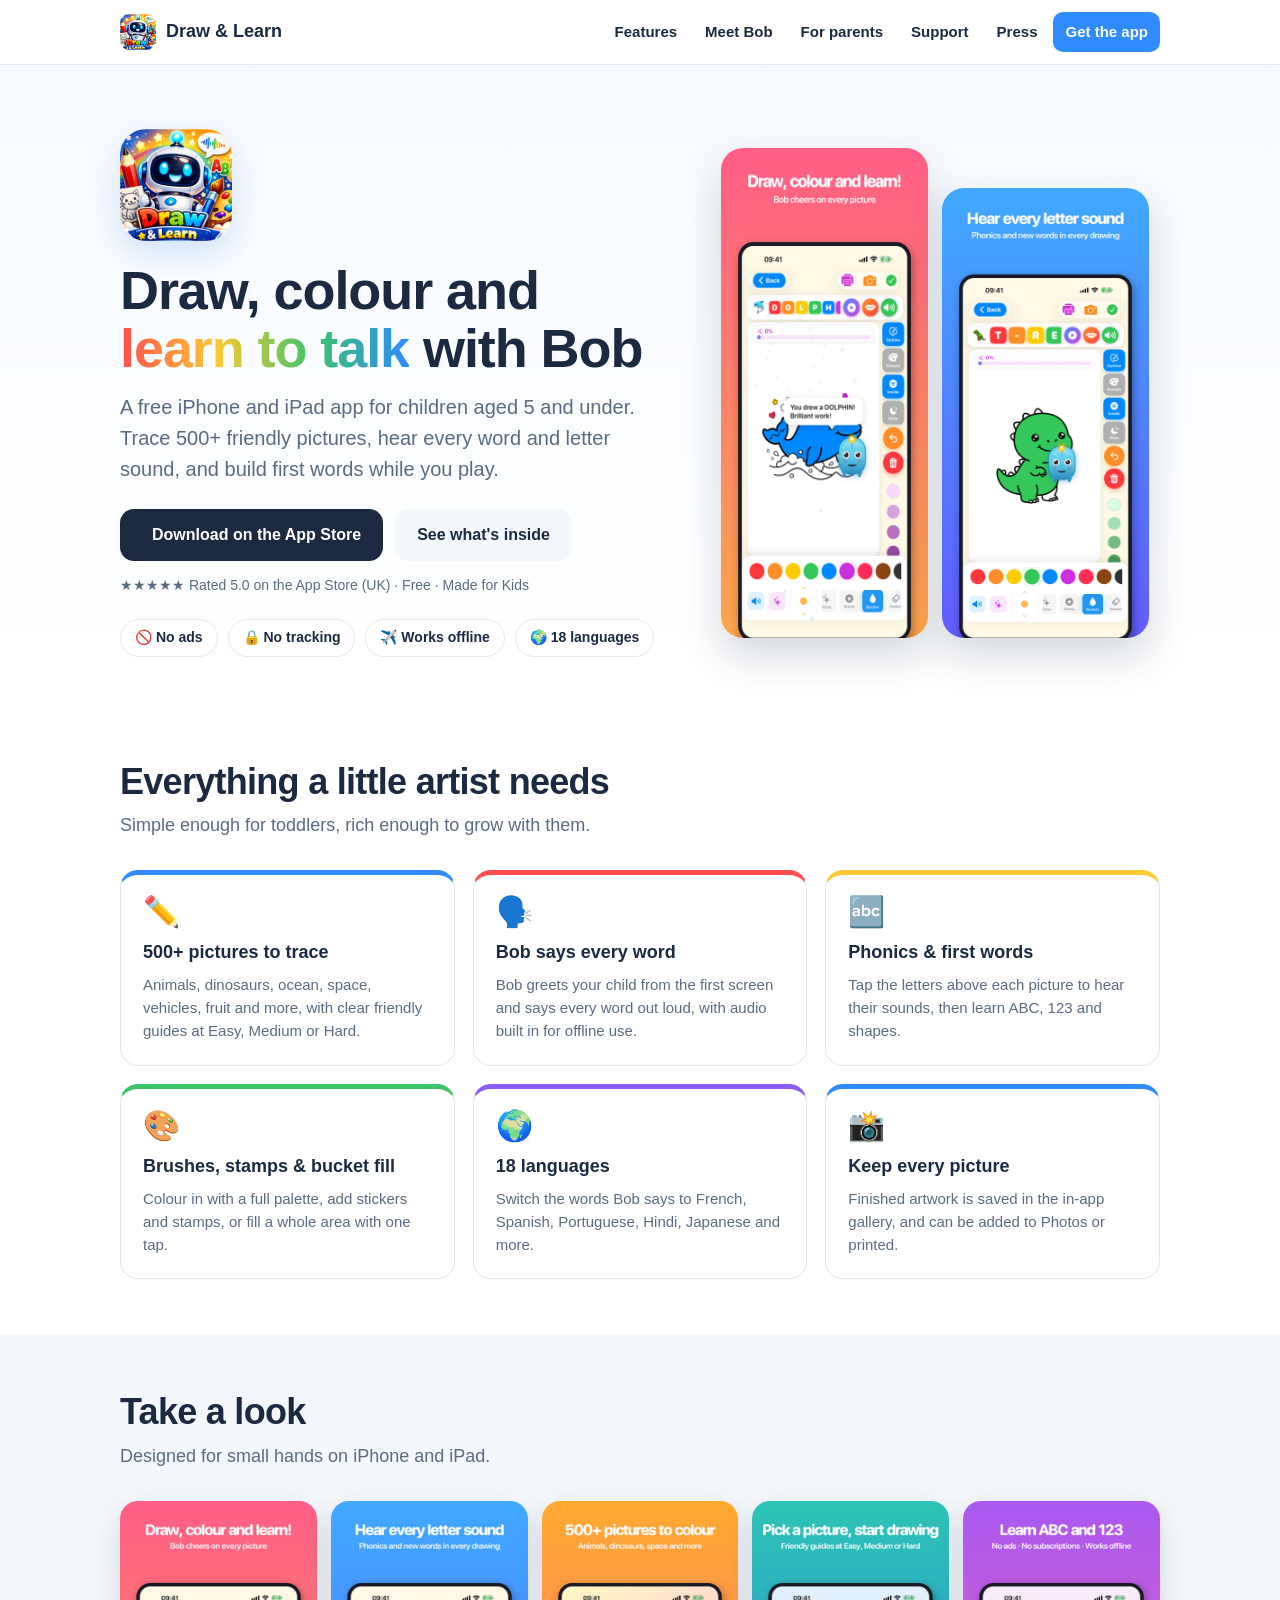
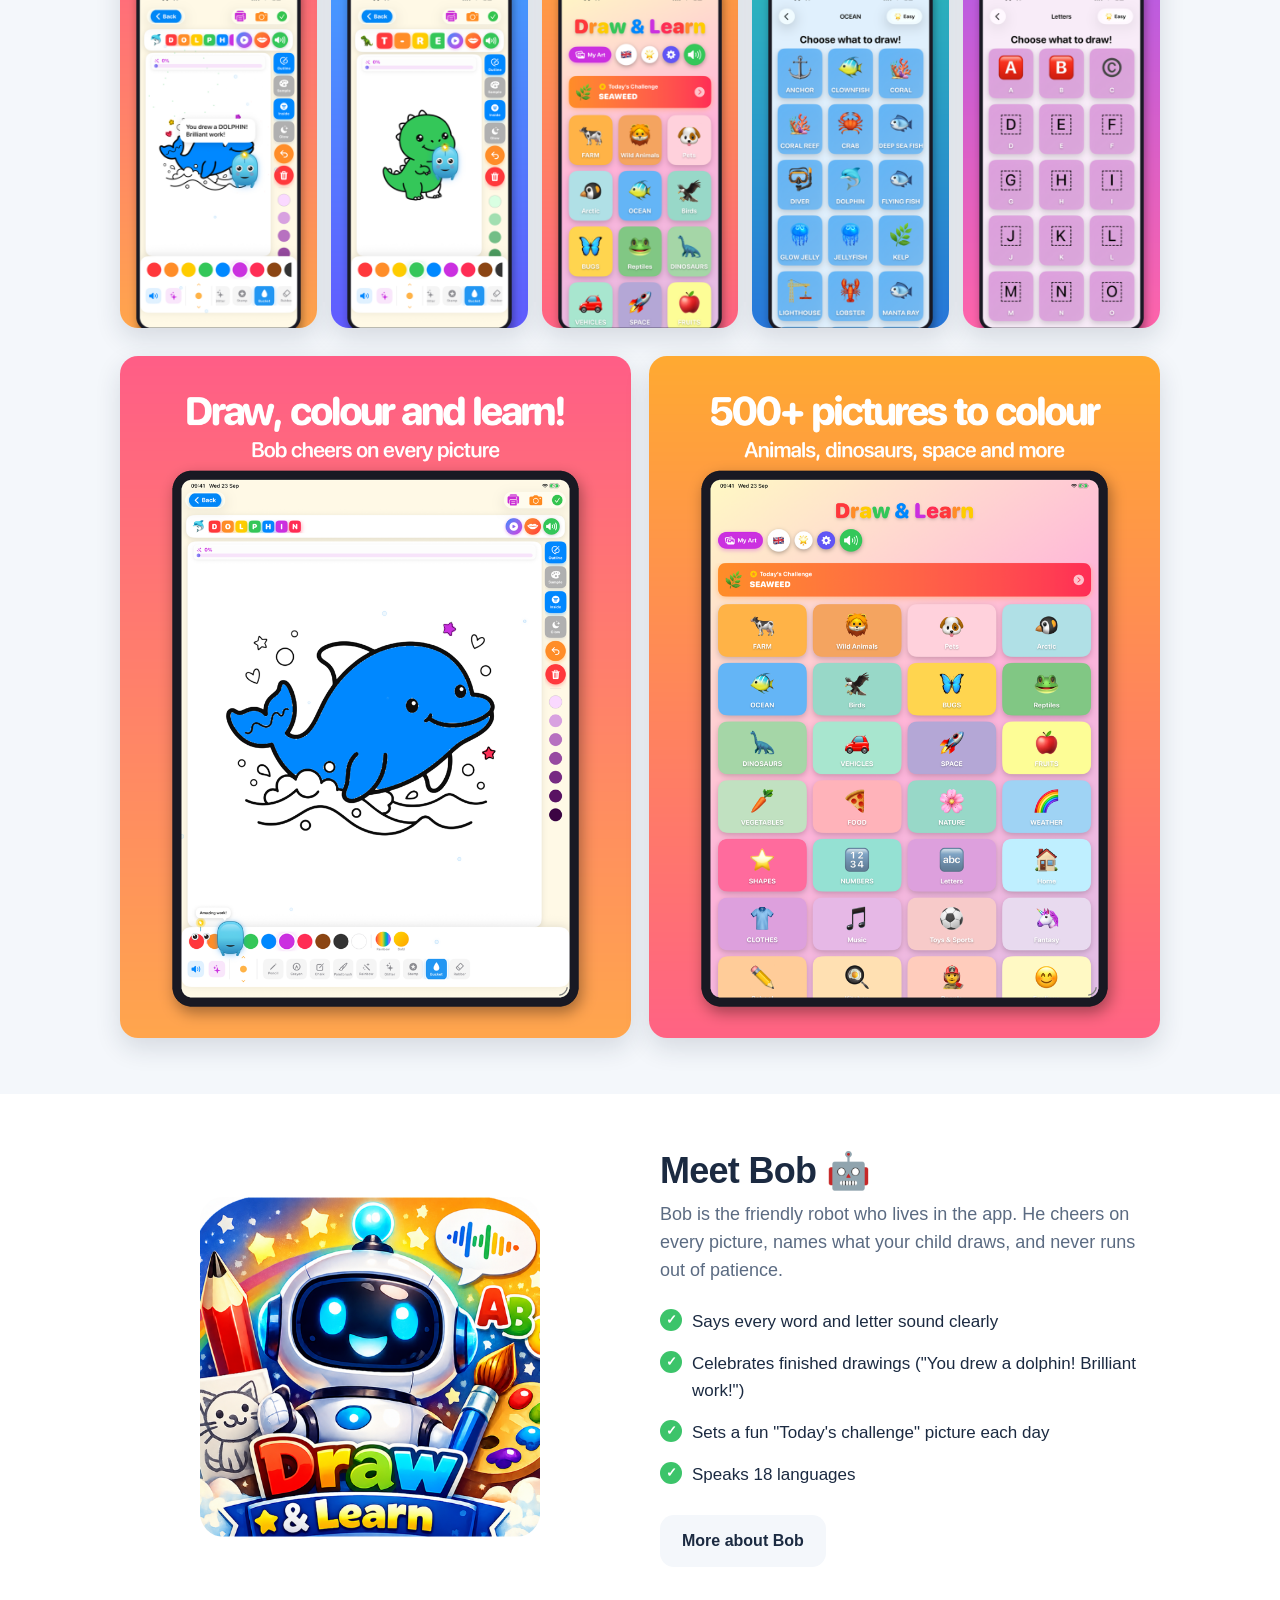
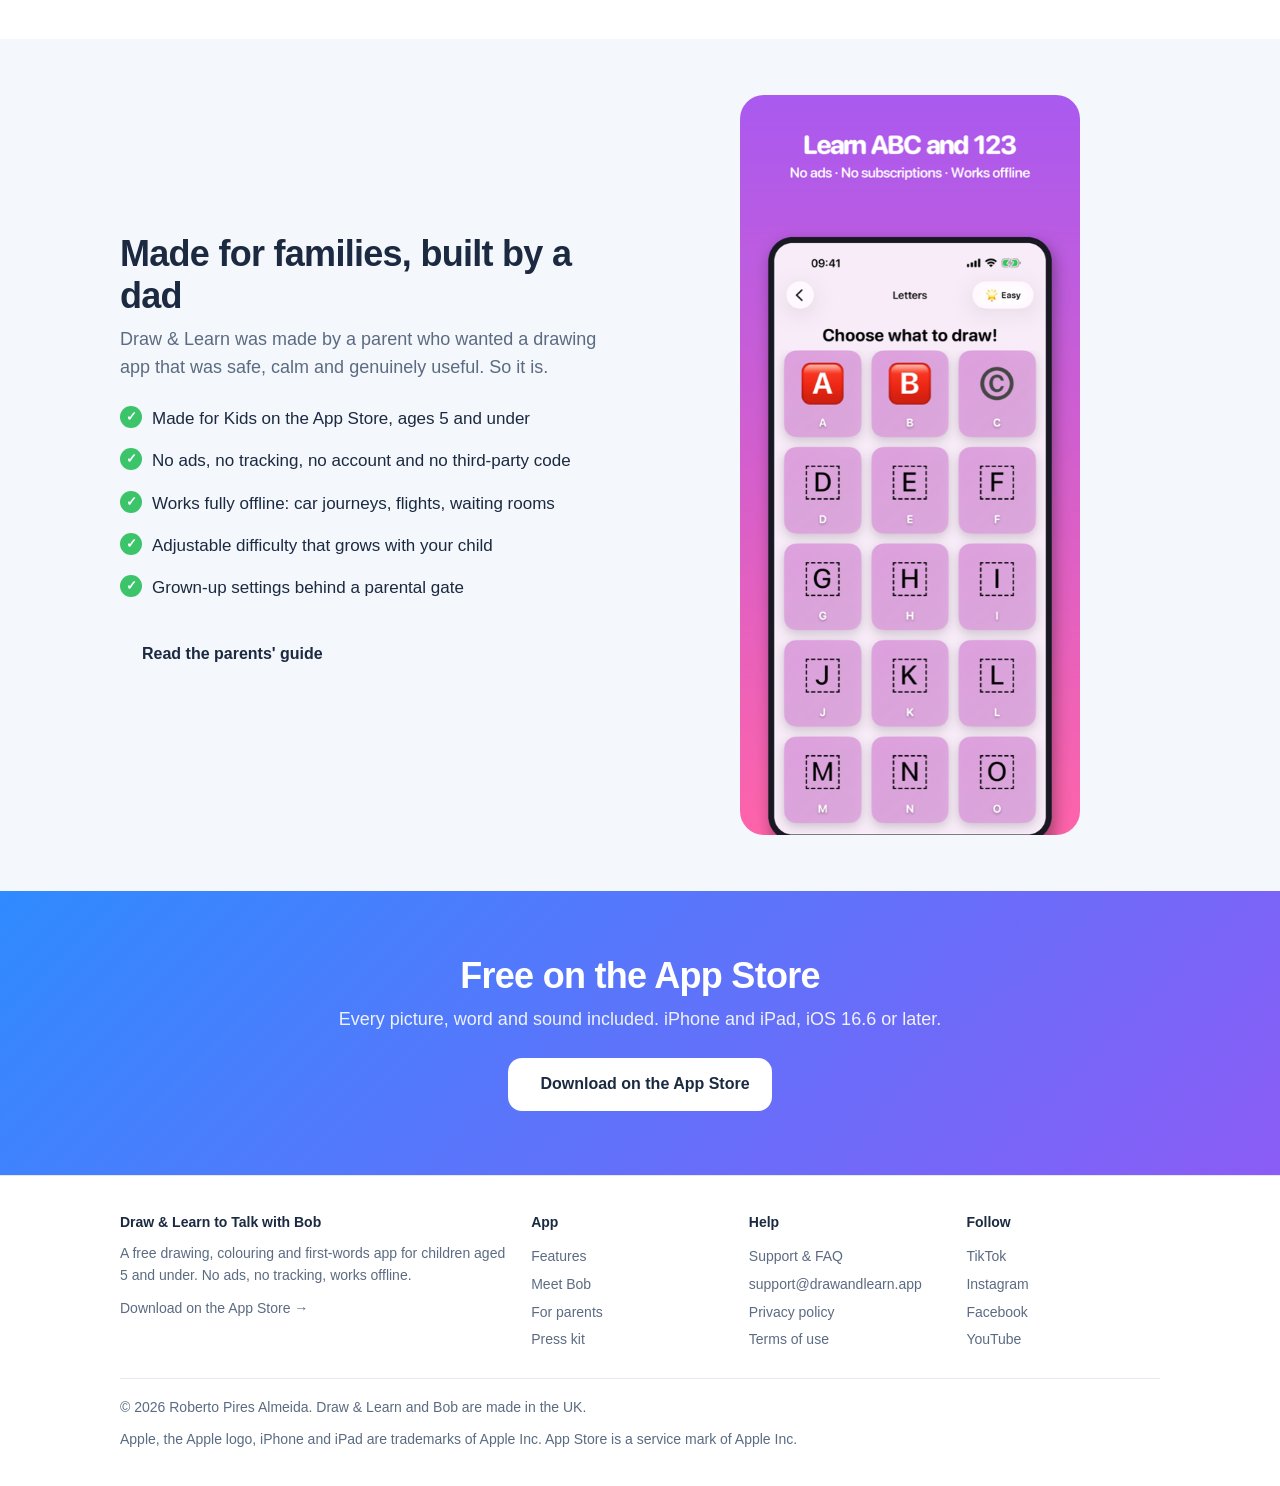
==== index.html @ 1e0e15c2 "feat: marketing site v1 (home, features, bob, parents, support, press, privacy, terms)" ====
<!doctype html>
<html lang="en-GB">
<head>
<meta charset="utf-8">
<meta name="viewport" content="width=device-width,initial-scale=1">
<title>Draw & Learn to Talk with Bob – Free drawing & first-words app for kids</title>
<meta name="description" content="Free iPhone and iPad app for children aged 5 and under. Trace 500+ pictures, hear every word and letter sound with Bob the robot. No ads, no tracking, works offline.">
<link rel="canonical" href="https://drawandlearn.app/">
<link rel="icon" href="/assets/img/favicon.png" type="image/png">
<link rel="apple-touch-icon" href="/assets/img/apple-touch-icon.png">
<meta name="apple-itunes-app" content="app-id=6777554616">
<meta property="og:type" content="website">
<meta property="og:site_name" content="Draw &amp; Learn">
<meta property="og:title" content="Draw & Learn to Talk with Bob – Free drawing & first-words app for kids">
<meta property="og:description" content="Free iPhone and iPad app for children aged 5 and under. Trace 500+ pictures, hear every word and letter sound with Bob the robot. No ads, no tracking, works offline.">
<meta property="og:url" content="https://drawandlearn.app/">
<meta property="og:image" content="https://drawandlearn.app/assets/img/icon-512.png">
<meta name="twitter:card" content="summary_large_image">
<meta name="theme-color" content="#2F8BFF">
<link rel="stylesheet" href="/assets/style.css">
</head>
<body>
<a class="skip" href="#main">Skip to content</a>
<header class="site">
  <div class="wrap">
    <a class="brand" href="/"><img src="/assets/img/favicon.png" alt="" width="36" height="36">Draw &amp; Learn</a>
    <button class="menu-btn" aria-expanded="false" aria-controls="nav" onclick="var n=document.getElementById('nav');n.classList.toggle('open');this.setAttribute('aria-expanded',n.classList.contains('open'))">Menu</button>
    <nav class="main" id="nav" aria-label="Main"><a href="/features/">Features</a><a href="/bob/">Meet Bob</a><a href="/parents/">For parents</a><a href="/support/">Support</a><a href="/press/">Press</a><a class="cta" href="https://apps.apple.com/app/apple-store/id6777554616?pt=955046&ct=website&mt=8&ppid=d7351bd0-9993-4b03-9648-612a49a9a093">Get the app</a></nav>
  </div>
</header>
<main id="main">

<section class="hero">
  <div class="wrap">
    <div>
      <img class="icon" src="/assets/img/icon-512.png" alt="Draw &amp; Learn app icon: Bob the robot with a pencil and paintbrush" width="112" height="112">
      <h1>Draw, colour and <span>learn to talk</span> with Bob</h1>
      <p class="lead">A free iPhone and iPad app for children aged 5 and under. Trace 500+ friendly pictures, hear every word and letter sound, and build first words while you play.</p>
      <div class="actions"><a class="btn primary" href="https://apps.apple.com/app/apple-store/id6777554616?pt=955046&ct=website&mt=8&ppid=d7351bd0-9993-4b03-9648-612a49a9a093"><span aria-hidden="true" style="font-size:20px"></span> Download on the App Store</a><a class="btn secondary" href="/features/">See what's inside</a></div>
      <p class="rating">★★★★★ Rated 5.0 on the App Store (UK) · Free · Made for Kids</p>
      <div class="pills"><span class="pill">🚫 No ads</span><span class="pill">🔒 No tracking</span><span class="pill">✈️ Works offline</span><span class="pill">🌍 18 languages</span></div>
    </div>
    <div class="shots">
      <img src="/assets/img/iphone_1.png" alt="Draw &amp; Learn: tracing a dolphin while Bob cheers" width="430" height="932">
      <img src="/assets/img/iphone_2.png" alt="Draw &amp; Learn: colouring a T-Rex and hearing each letter sound" width="430" height="932">
    </div>
  </div>
</section>

<section>
  <div class="wrap">
    <h2>Everything a little artist needs</h2>
    <p class="sub">Simple enough for toddlers, rich enough to grow with them.</p>
    <div class="grid">
      <div class="card tint-blue"><div class="em">✏️</div><h3>500+ pictures to trace</h3><p>Animals, dinosaurs, ocean, space, vehicles, fruit and more, with clear friendly guides at Easy, Medium or Hard.</p></div>
      <div class="card tint-red"><div class="em">🗣️</div><h3>Bob says every word</h3><p>Bob greets your child from the first screen and says every word out loud, with audio built in for offline use.</p></div>
      <div class="card tint-yellow"><div class="em">🔤</div><h3>Phonics &amp; first words</h3><p>Tap the letters above each picture to hear their sounds, then learn ABC, 123 and shapes.</p></div>
      <div class="card tint-green"><div class="em">🎨</div><h3>Brushes, stamps &amp; bucket fill</h3><p>Colour in with a full palette, add stickers and stamps, or fill a whole area with one tap.</p></div>
      <div class="card tint-purple"><div class="em">🌍</div><h3>18 languages</h3><p>Switch the words Bob says to French, Spanish, Portuguese, Hindi, Japanese and more.</p></div>
      <div class="card tint-blue"><div class="em">📸</div><h3>Keep every picture</h3><p>Finished artwork is saved in the in-app gallery, and can be added to Photos or printed.</p></div>
    </div>
  </div>
</section>

<section class="alt">
  <div class="wrap">
    <h2>Take a look</h2>
    <p class="sub">Designed for small hands on iPhone and iPad.</p>
    <div class="strip">
      <img src="/assets/img/iphone_1.png" alt="Tracing a dolphin" loading="lazy" width="430" height="932">
      <img src="/assets/img/iphone_2.png" alt="Letter sounds while colouring a dinosaur" loading="lazy" width="430" height="932">
      <img src="/assets/img/iphone_3.png" alt="Home screen with drawing categories" loading="lazy" width="430" height="932">
      <img src="/assets/img/iphone_4.png" alt="Choosing an ocean picture to draw" loading="lazy" width="430" height="932">
      <img src="/assets/img/iphone_5.png" alt="Letters category: learn ABC" loading="lazy" width="430" height="932">
    </div>
    <div class="ipad">
      <img src="/assets/img/ipad_1.png" alt="Draw &amp; Learn on iPad" loading="lazy">
      <img src="/assets/img/ipad_3.png" alt="Draw &amp; Learn categories on iPad" loading="lazy">
    </div>
  </div>
</section>

<section>
  <div class="wrap split">
    <img src="/assets/img/icon-512.png" alt="Bob the robot" loading="lazy" width="340" height="340">
    <div>
      <h2>Meet Bob 🤖</h2>
      <p class="sub" style="margin-bottom:16px">Bob is the friendly robot who lives in the app. He cheers on every picture, names what your child draws, and never runs out of patience.</p>
      <ul class="check">
        <li>Says every word and letter sound clearly</li>
        <li>Celebrates finished drawings ("You drew a dolphin! Brilliant work!")</li>
        <li>Sets a fun "Today's challenge" picture each day</li>
        <li>Speaks 18 languages</li>
      </ul>
      <p style="margin-top:18px"><a class="btn secondary" href="/bob/">More about Bob</a></p>
    </div>
  </div>
</section>

<section class="alt">
  <div class="wrap split">
    <div>
      <h2>Made for families, built by a dad</h2>
      <p class="sub" style="margin-bottom:16px">Draw &amp; Learn was made by a parent who wanted a drawing app that was safe, calm and genuinely useful. So it is.</p>
      <ul class="check">
        <li>Made for Kids on the App Store, ages 5 and under</li>
        <li>No ads, no tracking, no account and no third-party code</li>
        <li>Works fully offline: car journeys, flights, waiting rooms</li>
        <li>Adjustable difficulty that grows with your child</li>
        <li>Grown-up settings behind a parental gate</li>
      </ul>
      <p style="margin-top:18px"><a class="btn secondary" href="/parents/">Read the parents' guide</a></p>
    </div>
    <img src="/assets/img/iphone_5.png" alt="Learn ABC and 123 screen" loading="lazy" width="340" height="737">
  </div>
</section>

<section class="cta-band">
  <div class="wrap">
    <h2>Free on the App Store</h2>
    <p>Every picture, word and sound included. iPhone and iPad, iOS 16.6 or later.</p>
    <a class="btn primary" href="https://apps.apple.com/app/apple-store/id6777554616?pt=955046&ct=website&mt=8&ppid=d7351bd0-9993-4b03-9648-612a49a9a093"><span aria-hidden="true" style="font-size:20px"></span> Download on the App Store</a>
  </div>
</section>

</main>
<footer class="site">
  <div class="wrap">
    <div class="cols">
      <div>
        <h4>Draw &amp; Learn to Talk with Bob</h4>
        <p style="margin:0 0 8px">A free drawing, colouring and first-words app for children aged 5 and under. No ads, no tracking, works offline.</p>
        <a href="https://apps.apple.com/app/apple-store/id6777554616?pt=955046&ct=footer&mt=8&ppid=d7351bd0-9993-4b03-9648-612a49a9a093">Download on the App Store →</a>
      </div>
      <div><h4>App</h4><a href="/features/">Features</a><a href="/bob/">Meet Bob</a><a href="/parents/">For parents</a><a href="/press/">Press kit</a></div>
      <div><h4>Help</h4><a href="/support/">Support &amp; FAQ</a><a href="mailto:support@drawandlearn.app">support@drawandlearn.app</a><a href="/privacy/">Privacy policy</a><a href="/terms/">Terms of use</a></div>
      <div><h4>Follow</h4><a href="https://www.tiktok.com/@drawandlearnbob" rel="me noopener">TikTok</a><a href="https://www.instagram.com/drawandlearnbob" rel="me noopener">Instagram</a><a href="https://www.facebook.com/profile.php?id=61594829610568" rel="me noopener">Facebook</a><a href="https://www.youtube.com/@DrawLearnwithBob" rel="me noopener">YouTube</a></div>
    </div>
    <div class="legal"><span>© 2026 Roberto Pires Almeida. Draw &amp; Learn and Bob are made in the UK.</span><span>Apple, the Apple logo, iPhone and iPad are trademarks of Apple Inc. App Store is a service mark of Apple Inc.</span></div>
  </div>
</footer>
</body>
</html>
---- assets/style.css ----
:root{
  --blue:#2F8BFF;--blue-dark:#1E6FD9;--red:#FF4D4D;--yellow:#FFC933;--green:#3CC46A;--purple:#8B5CF6;
  --ink:#1B2A41;--muted:#5B6B82;--bg:#FFFFFF;--soft:#F4F7FB;--line:#E3E9F2;--radius:18px;
}
*{box-sizing:border-box}
html{scroll-behavior:smooth}
body{margin:0;font-family:-apple-system,BlinkMacSystemFont,"Segoe UI",Roboto,Helvetica,Arial,sans-serif;color:var(--ink);background:var(--bg);line-height:1.55;-webkit-font-smoothing:antialiased}
a{color:var(--blue-dark)}
img{max-width:100%;height:auto;display:block}
.wrap{max-width:1080px;margin:0 auto;padding:0 20px}
.skip{position:absolute;left:-999px}
.skip:focus{left:12px;top:12px;background:#fff;padding:8px;z-index:99}

header.site{position:sticky;top:0;background:rgba(255,255,255,.92);backdrop-filter:saturate(180%) blur(12px);border-bottom:1px solid var(--line);z-index:50}
header.site .wrap{display:flex;align-items:center;justify-content:space-between;height:64px}
.brand{display:flex;align-items:center;gap:10px;text-decoration:none;color:var(--ink);font-weight:800;font-size:18px}
.brand img{width:36px;height:36px;border-radius:9px}
nav.main{display:flex;gap:4px;align-items:center}
nav.main a{text-decoration:none;color:var(--ink);font-weight:600;padding:8px 12px;border-radius:10px;font-size:15px}
nav.main a:hover,nav.main a[aria-current]{background:var(--soft)}
nav.main .cta{background:var(--blue);color:#fff}
nav.main .cta:hover{background:var(--blue-dark)}
.menu-btn{display:none;background:none;border:1px solid var(--line);border-radius:10px;padding:8px 10px;font-size:15px;font-weight:600}
@media(max-width:760px){
  nav.main{display:none;position:absolute;left:0;right:0;top:64px;background:#fff;flex-direction:column;align-items:stretch;padding:12px 20px 18px;border-bottom:1px solid var(--line);gap:6px}
  nav.main.open{display:flex}
  .menu-btn{display:block}
}

.btn{display:inline-flex;align-items:center;gap:10px;text-decoration:none;font-weight:700;padding:14px 22px;border-radius:14px;border:0;font-size:16px}
.btn.primary{background:var(--ink);color:#fff}
.btn.primary:hover{background:#000}
.btn.secondary{background:var(--soft);color:var(--ink)}
.btn.secondary:hover{background:#e9eef6}
.btn img{width:22px;height:22px}

.hero{padding:64px 0 48px;background:linear-gradient(180deg,#F6FAFF 0%,#FFFFFF 100%)}
.hero .wrap{display:grid;grid-template-columns:1.1fr .9fr;gap:40px;align-items:center}
.hero h1{font-size:clamp(34px,5vw,54px);line-height:1.08;margin:0 0 14px;letter-spacing:-.02em}
.hero h1 span{background:linear-gradient(90deg,var(--red),var(--yellow),var(--green),var(--blue));-webkit-background-clip:text;background-clip:text;color:transparent}
.hero p.lead{font-size:20px;color:var(--muted);margin:0 0 24px;max-width:520px}
.hero .icon{width:112px;height:112px;border-radius:26px;box-shadow:0 12px 30px rgba(31,111,217,.18);margin-bottom:20px}
.hero .shots{display:flex;gap:14px;justify-content:center}
.hero .shots img{width:46%;border-radius:22px;box-shadow:0 18px 40px rgba(27,42,65,.18)}
.hero .shots img:last-child{margin-top:40px}
.actions{display:flex;gap:12px;flex-wrap:wrap;align-items:center}
.rating{font-size:14px;color:var(--muted);margin-top:14px}
.pills{display:flex;gap:10px;flex-wrap:wrap;margin:22px 0 0}
.pill{background:#fff;border:1px solid var(--line);border-radius:999px;padding:7px 14px;font-size:14px;font-weight:600}
@media(max-width:860px){.hero .wrap{grid-template-columns:1fr}.hero .shots img{width:44%}}

section{padding:56px 0}
section.alt{background:var(--soft)}
h2{font-size:clamp(26px,3.4vw,36px);margin:0 0 10px;letter-spacing:-.02em;line-height:1.15}
.sub{color:var(--muted);font-size:18px;margin:0 0 30px;max-width:640px}
.grid{display:grid;gap:18px;grid-template-columns:repeat(3,1fr)}
@media(max-width:860px){.grid{grid-template-columns:repeat(2,1fr)}}
@media(max-width:520px){.grid{grid-template-columns:1fr}}
.card{background:#fff;border:1px solid var(--line);border-radius:var(--radius);padding:22px}
.card .em{font-size:30px;line-height:1;margin-bottom:12px}
.card h3{margin:0 0 6px;font-size:18px}
.card p{margin:0;color:var(--muted);font-size:15px}
.card.tint-blue{border-top:5px solid var(--blue)}
.card.tint-red{border-top:5px solid var(--red)}
.card.tint-yellow{border-top:5px solid var(--yellow)}
.card.tint-green{border-top:5px solid var(--green)}
.card.tint-purple{border-top:5px solid var(--purple)}

.strip{display:grid;grid-template-columns:repeat(5,1fr);gap:14px}
.strip img{border-radius:18px;box-shadow:0 10px 26px rgba(27,42,65,.14)}
@media(max-width:860px){.strip{grid-template-columns:repeat(3,1fr)}.strip img:nth-child(n+4){display:none}}
.ipad{margin-top:28px;display:grid;grid-template-columns:1fr 1fr;gap:18px}
.ipad img{border-radius:18px;box-shadow:0 10px 26px rgba(27,42,65,.14)}
@media(max-width:700px){.ipad{grid-template-columns:1fr}}

.split{display:grid;grid-template-columns:1fr 1fr;gap:40px;align-items:center}
@media(max-width:800px){.split{grid-template-columns:1fr}}
.split img{border-radius:24px;max-width:340px;margin:0 auto}
.check{list-style:none;padding:0;margin:0}
.check li{padding:8px 0 8px 32px;position:relative;font-size:17px}
.check li::before{content:"✓";position:absolute;left:0;top:8px;width:22px;height:22px;border-radius:50%;background:var(--green);color:#fff;font-size:13px;font-weight:800;display:flex;align-items:center;justify-content:center}

.faq details{border:1px solid var(--line);border-radius:14px;padding:4px 18px;margin-bottom:10px;background:#fff}
.faq summary{cursor:pointer;font-weight:700;padding:12px 0;font-size:17px}
.faq p{margin:0 0 14px;color:var(--muted)}

.cta-band{background:linear-gradient(135deg,#2F8BFF,#8B5CF6);color:#fff;text-align:center;padding:64px 0}
.cta-band h2{color:#fff}
.cta-band p{color:rgba(255,255,255,.9);font-size:18px;margin:0 0 24px}
.cta-band .btn.primary{background:#fff;color:var(--ink)}
.cta-band .btn.primary:hover{background:#f1f4f9}

footer.site{border-top:1px solid var(--line);padding:36px 0;color:var(--muted);font-size:14px}
footer.site .cols{display:grid;grid-template-columns:2fr 1fr 1fr 1fr;gap:24px;margin-bottom:24px}
@media(max-width:760px){footer.site .cols{grid-template-columns:1fr 1fr}}
footer.site h4{margin:0 0 10px;color:var(--ink);font-size:14px}
footer.site a{color:var(--muted);text-decoration:none;display:block;padding:3px 0}
footer.site a:hover{color:var(--ink)}
footer.site .legal{border-top:1px solid var(--line);padding-top:18px;display:flex;justify-content:space-between;flex-wrap:wrap;gap:10px}

.page{padding:48px 0 64px}
.page h1{font-size:clamp(30px,4vw,44px);margin:0 0 6px;letter-spacing:-.02em}
.page .meta{color:var(--muted);margin:0 0 28px}
.prose{max-width:760px}
.prose h2{font-size:22px;margin:32px 0 8px}
.prose h3{font-size:18px;margin:22px 0 6px}
.prose p,.prose li{font-size:17px}
.prose .summary{background:var(--soft);border-left:4px solid var(--blue);padding:14px 18px;border-radius:0 12px 12px 0}
table.facts{border-collapse:collapse;width:100%;max-width:760px;font-size:16px}
table.facts th,table.facts td{text-align:left;padding:10px 12px;border-bottom:1px solid var(--line);vertical-align:top}
table.facts th{width:220px;color:var(--muted);font-weight:600}
.dl{display:flex;gap:12px;flex-wrap:wrap}
.dl a{display:block}
.dl img{width:120px;border-radius:14px;border:1px solid var(--line)}
code{background:var(--soft);padding:2px 6px;border-radius:6px;font-size:.95em}
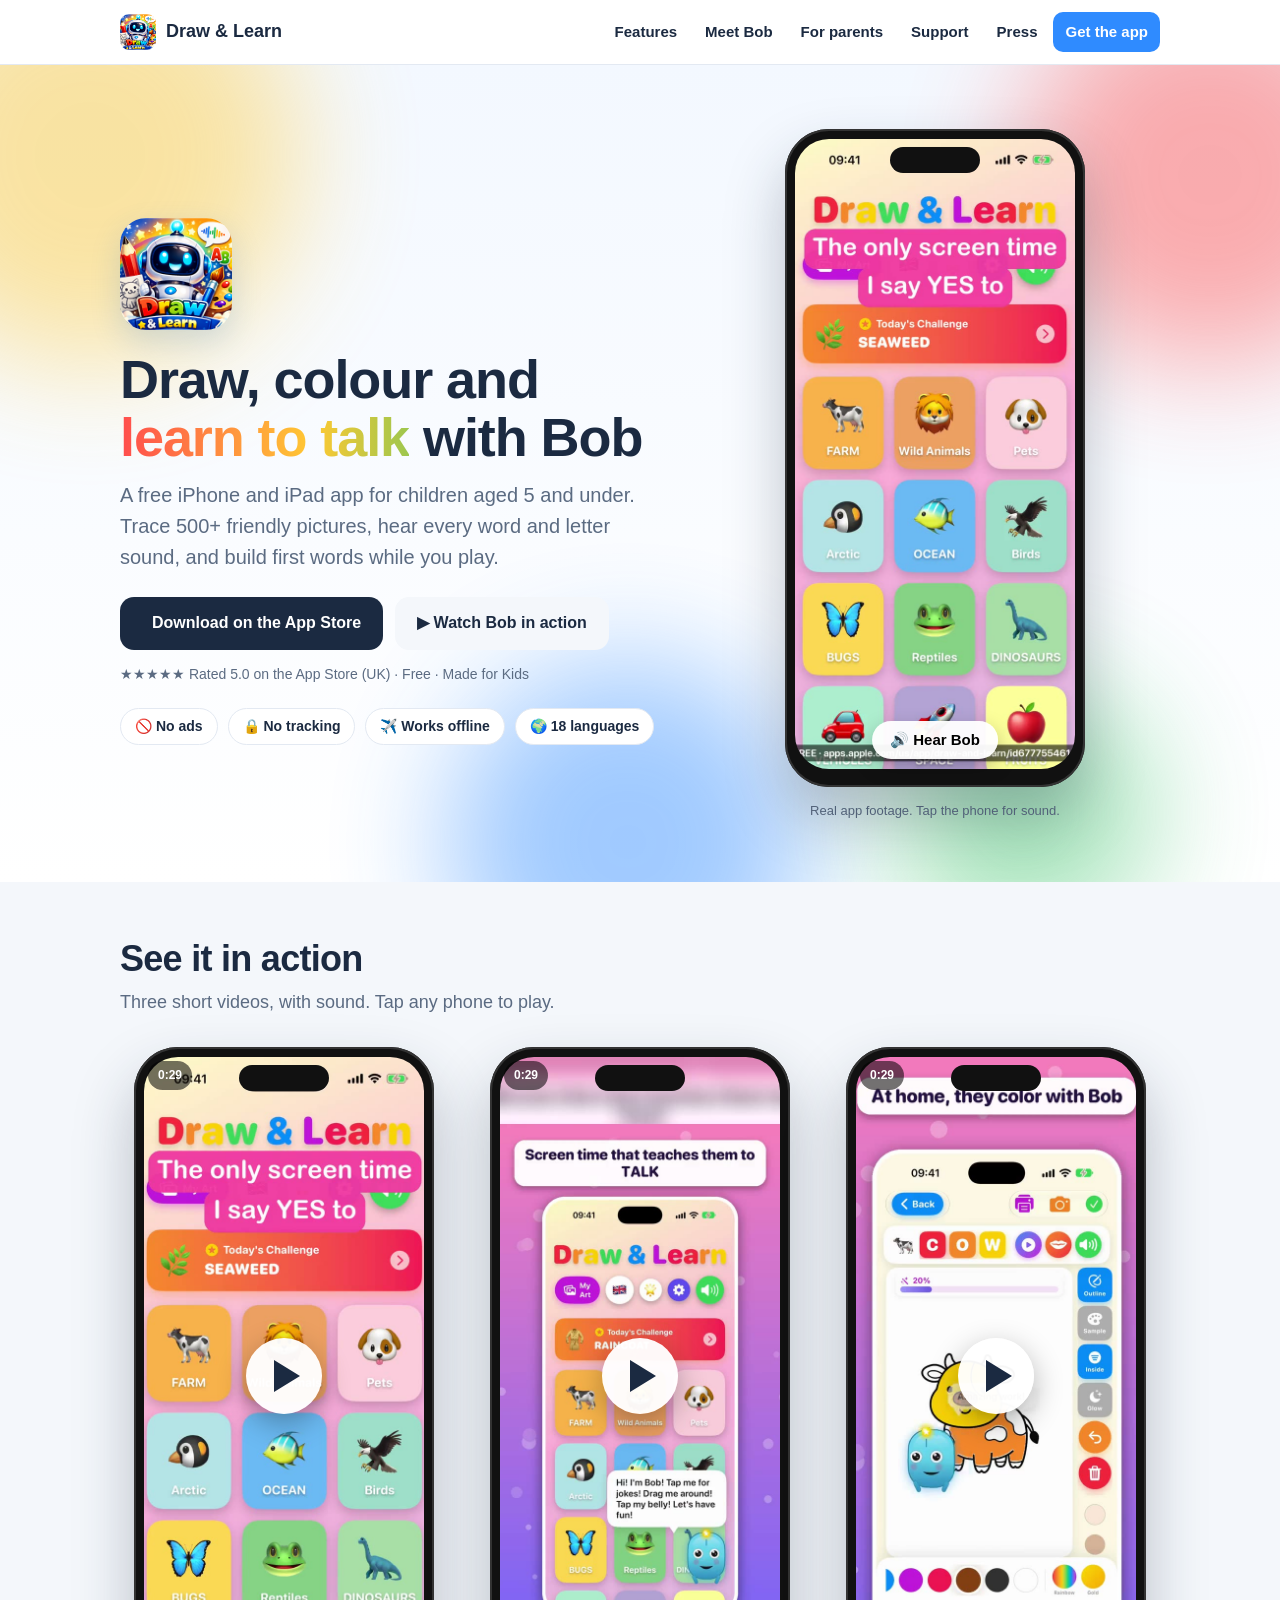
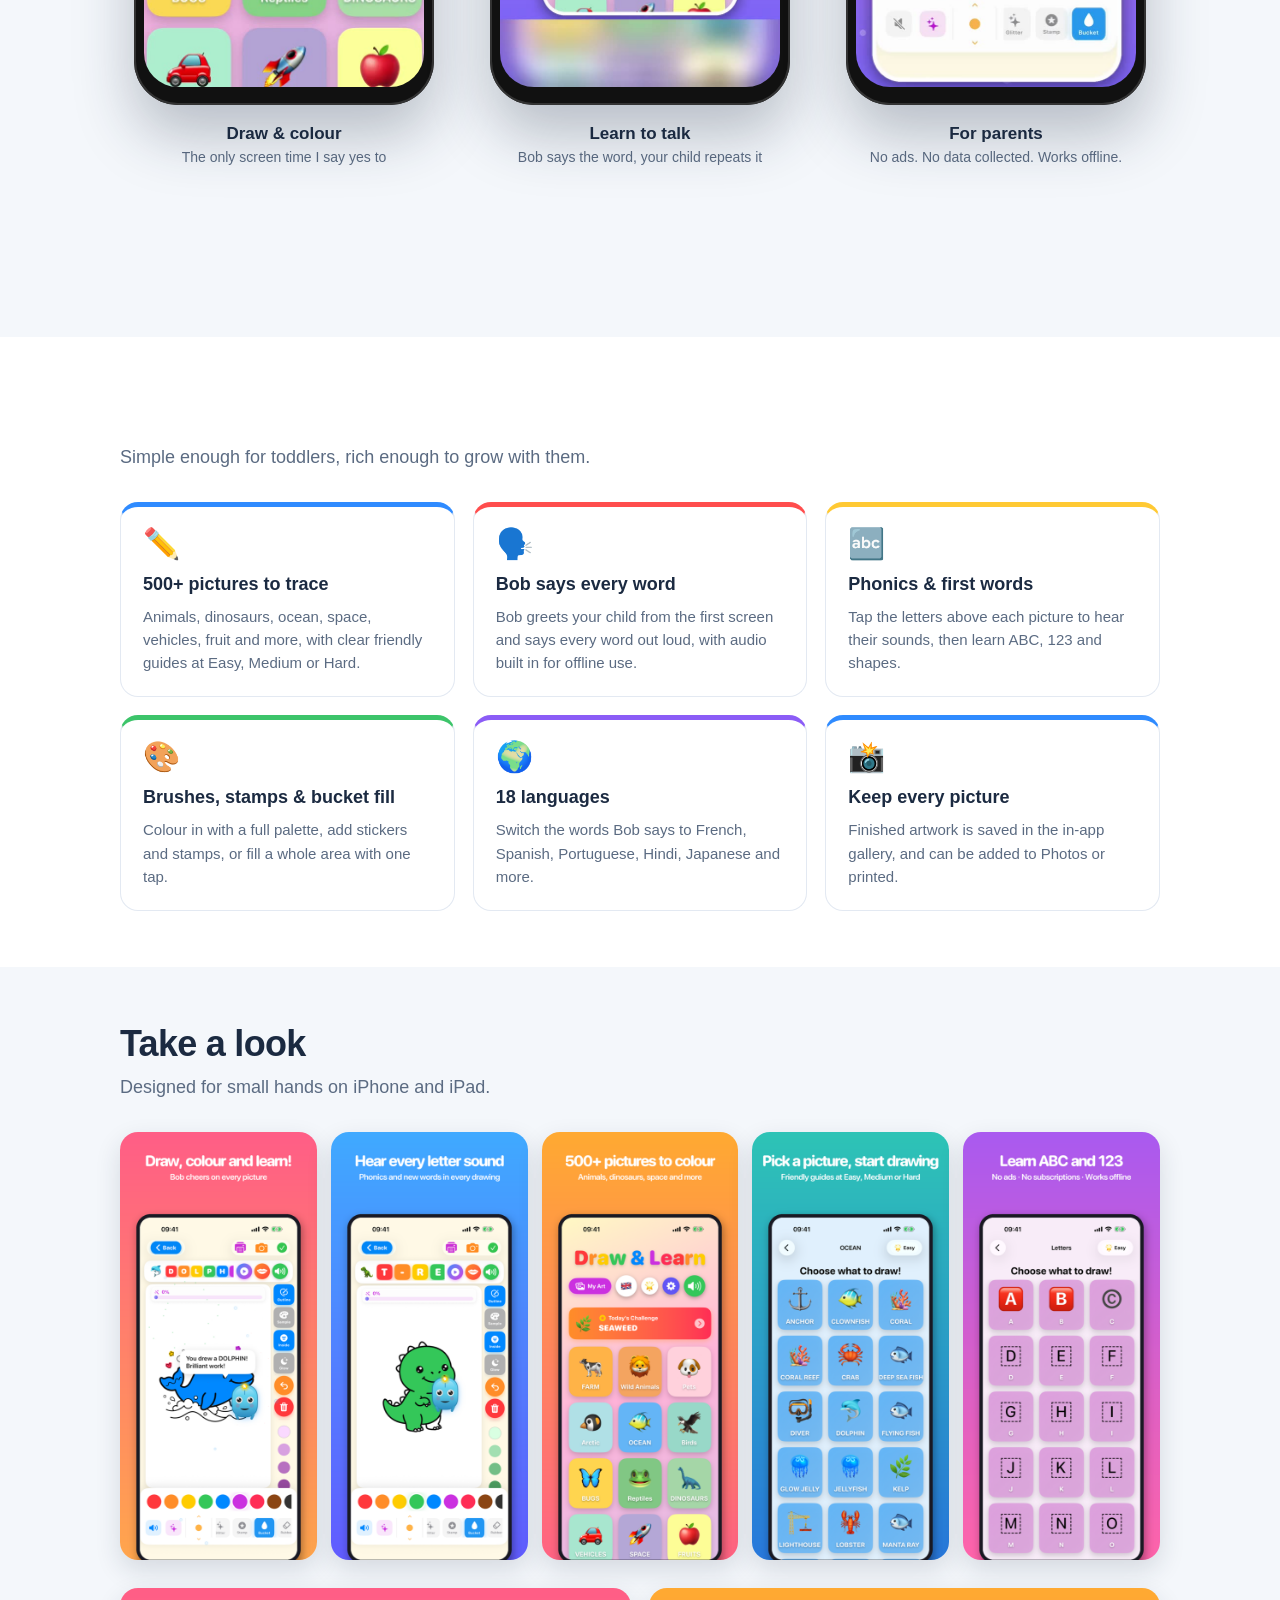
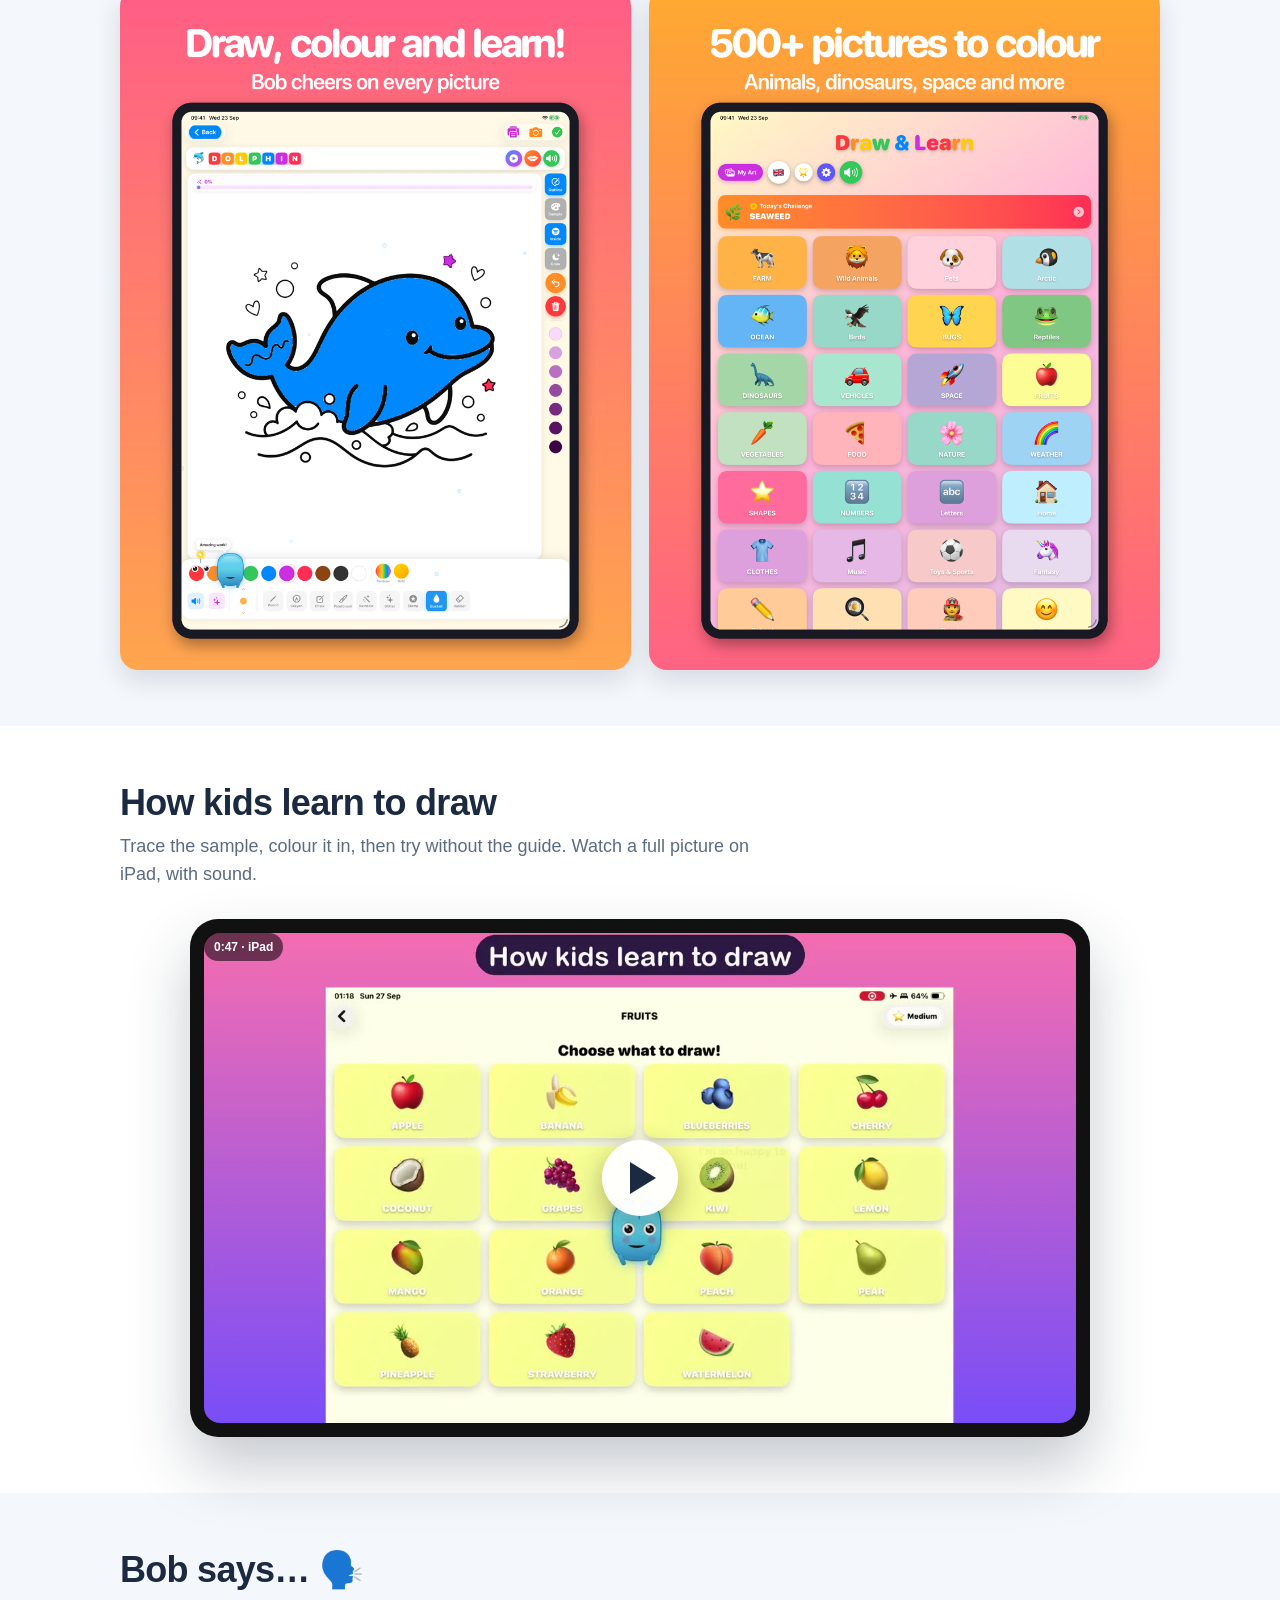
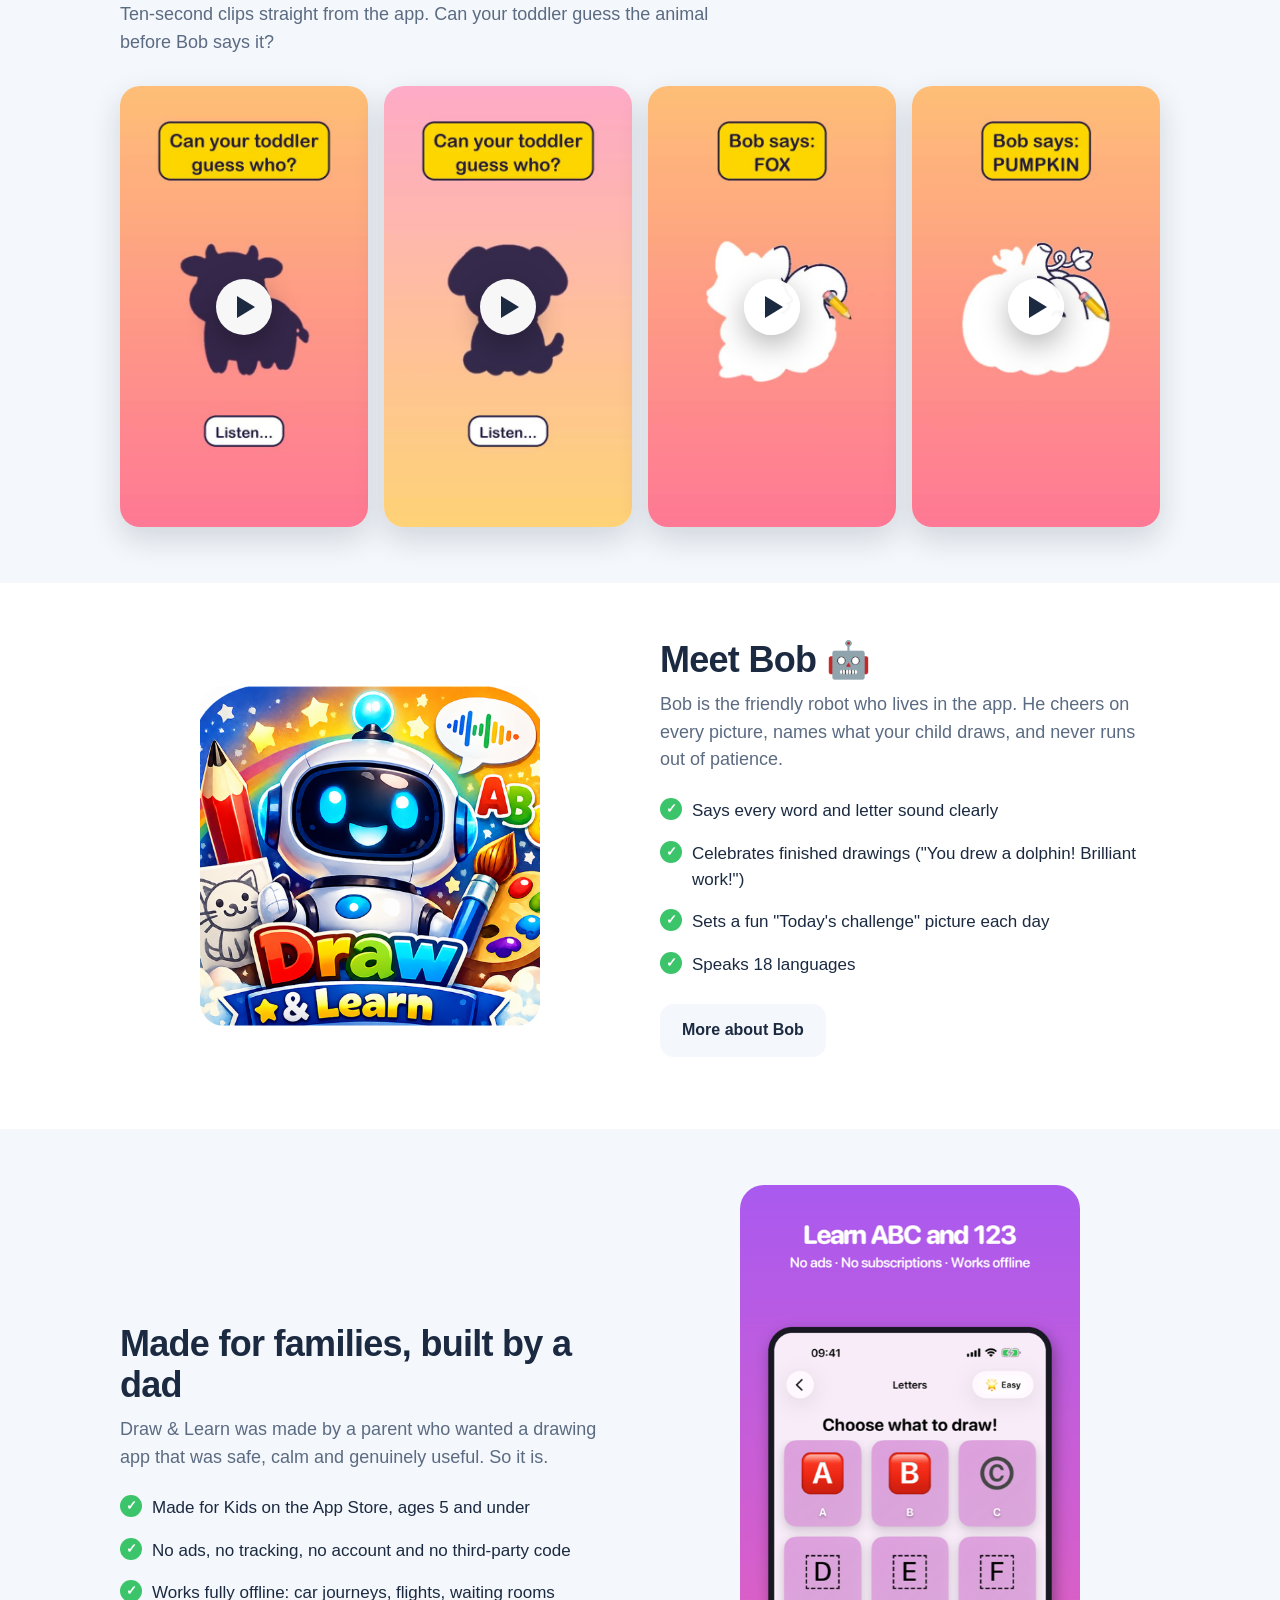
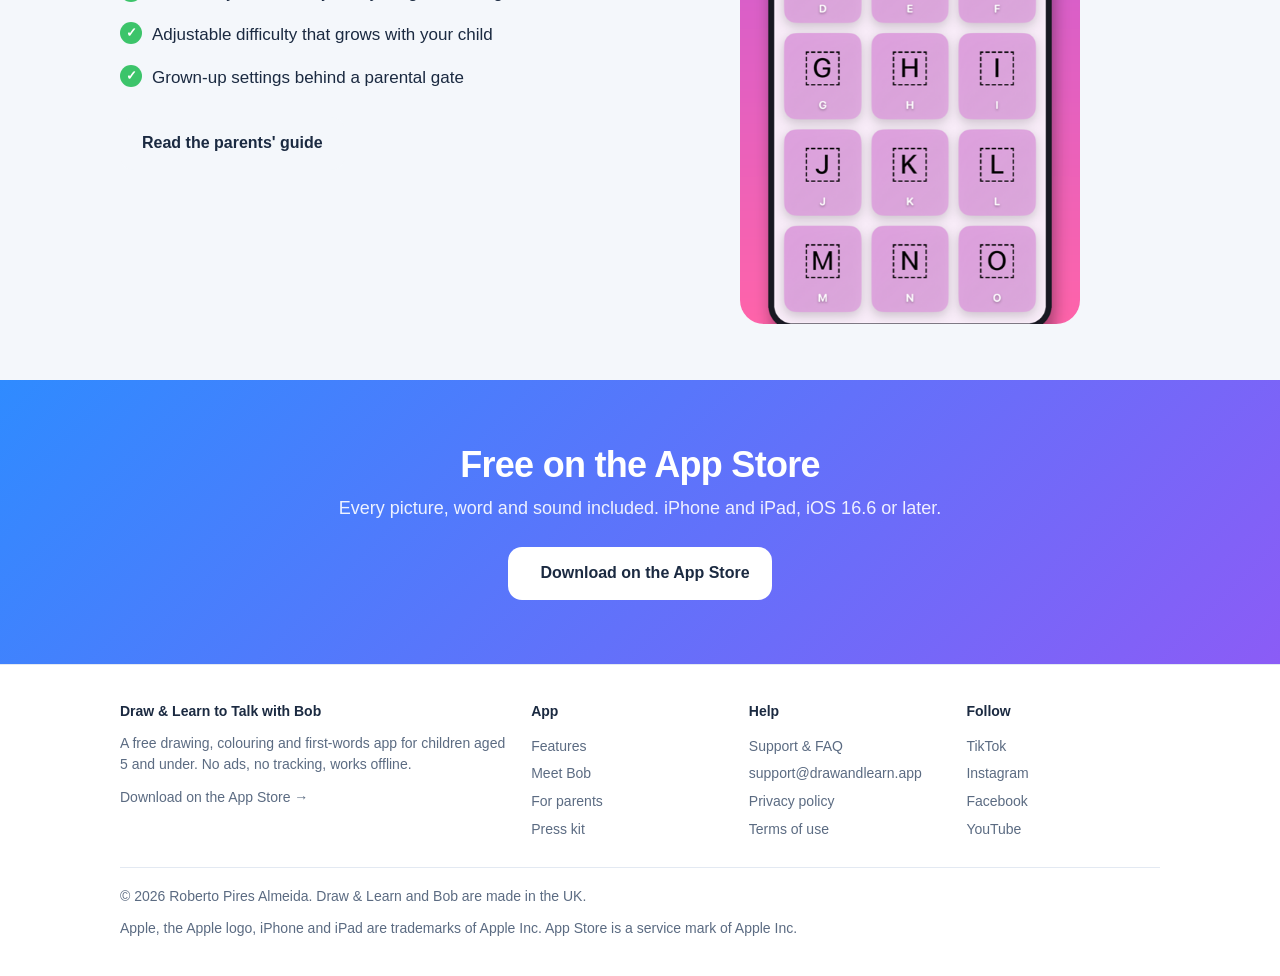
==== commit 5205edf8: "feat: v2 home with real app videos (hero demo, 3 App Store previews, iPad tracing, Bob shorts), moti" ====
--- a/index.html
+++ b/index.html
@@ -18,6 +18,7 @@
 <meta name="twitter:card" content="summary_large_image">
 <meta name="theme-color" content="#2F8BFF">
 <link rel="stylesheet" href="/assets/style.css">
+<script defer src="/assets/site.js"></script>
 </head>
 <body>
 <a class="skip" href="#main">Skip to content</a>
@@ -31,25 +32,70 @@
 <main id="main">
 
 <section class="hero">
+  <div class="blob b1"></div><div class="blob b2"></div><div class="blob b3"></div><div class="blob b4"></div>
   <div class="wrap">
     <div>
       <img class="icon" src="/assets/img/icon-512.png" alt="Draw &amp; Learn app icon: Bob the robot with a pencil and paintbrush" width="112" height="112">
       <h1>Draw, colour and <span>learn to talk</span> with Bob</h1>
       <p class="lead">A free iPhone and iPad app for children aged 5 and under. Trace 500+ friendly pictures, hear every word and letter sound, and build first words while you play.</p>
-      <div class="actions"><a class="btn primary" href="https://apps.apple.com/app/apple-store/id6777554616?pt=955046&ct=website&mt=8&ppid=d7351bd0-9993-4b03-9648-612a49a9a093"><span aria-hidden="true" style="font-size:20px"></span> Download on the App Store</a><a class="btn secondary" href="/features/">See what's inside</a></div>
+      <div class="actions"><a class="btn primary" href="https://apps.apple.com/app/apple-store/id6777554616?pt=955046&ct=website&mt=8&ppid=d7351bd0-9993-4b03-9648-612a49a9a093"><span aria-hidden="true" style="font-size:20px"></span> Download on the App Store</a><a class="btn secondary" href="#watch">▶ Watch Bob in action</a></div>
       <p class="rating">★★★★★ Rated 5.0 on the App Store (UK) · Free · Made for Kids</p>
       <div class="pills"><span class="pill">🚫 No ads</span><span class="pill">🔒 No tracking</span><span class="pill">✈️ Works offline</span><span class="pill">🌍 18 languages</span></div>
     </div>
-    <div class="shots">
-      <img src="/assets/img/iphone_1.png" alt="Draw &amp; Learn: tracing a dolphin while Bob cheers" width="430" height="932">
-      <img src="/assets/img/iphone_2.png" alt="Draw &amp; Learn: colouring a T-Rex and hearing each letter sound" width="430" height="932">
+    <div>
+      <div class="phone hero-phone" data-hero>
+        <video autoplay muted loop playsinline preload="metadata" poster="/assets/video/hero_bob.jpg" aria-label="Draw &amp; Learn app demo: Bob talks while a child colours a dolphin and a dinosaur">
+          <source src="/assets/video/hero_bob.mp4" type="video/mp4">
+        </video>
+        <button class="sound" type="button">🔊 Hear Bob</button>
+      </div>
+      <p class="hero-note">Real app footage. Tap the phone for sound.</p>
+    </div>
+  </div>
+</section>
+
+<section id="watch" class="alt">
+  <div class="wrap">
+    <h2 class="reveal">See it in action</h2>
+    <p class="sub reveal">Three short videos, with sound. Tap any phone to play.</p>
+    <div class="vgrid">
+      <figure class="reveal">
+        <div class="phone player" data-player>
+          <span class="badge">0:29</span>
+          <video playsinline preload="metadata" poster="/assets/video/preview_1.jpg"><source src="/assets/video/preview_1.mp4" type="video/mp4"></video>
+          <button class="play" type="button" aria-label="Play: Draw and colour with Bob"></button>
+        </div>
+        <figcaption>Draw &amp; colour<small>The only screen time I say yes to</small></figcaption>
+      </figure>
+      <figure class="reveal">
+        <div class="phone player" data-player>
+          <span class="badge">0:29</span>
+          <video playsinline preload="metadata" poster="/assets/video/preview_2.jpg"><source src="/assets/video/preview_2.mp4" type="video/mp4"></video>
+          <button class="play" type="button" aria-label="Play: Learn to talk with Bob"></button>
+        </div>
+        <figcaption>Learn to talk<small>Bob says the word, your child repeats it</small></figcaption>
+      </figure>
+      <figure class="reveal">
+        <div class="phone player" data-player>
+          <span class="badge">0:29</span>
+          <video playsinline preload="metadata" poster="/assets/video/preview_3.jpg"><source src="/assets/video/preview_3.mp4" type="video/mp4"></video>
+          <button class="play" type="button" aria-label="Play: For parents"></button>
+        </div>
+        <figcaption>For parents<small>No ads. No data collected. Works offline.</small></figcaption>
+      </figure>
+    </div>
+    <div class="stats reveal">
+      <div class="stat"><b>500+</b><span>pictures to trace</span></div>
+      <div class="stat"><b>18</b><span>languages</span></div>
+      <div class="stat"><b>0</b><span>ads, ever</span></div>
+      <div class="stat"><b>5.0★</b><span>App Store rating</span></div>
     </div>
   </div>
 </section>
 
 <section>
   <div class="wrap">
-    <h2>Everything a little artist needs</h2>
+    <h2 class="reveal">Everything a little artist needs</h2>
     <p class="sub">Simple enough for toddlers, rich enough to grow with them.</p>
     <div class="grid">
       <div class="card tint-blue"><div class="em">✏️</div><h3>500+ pictures to trace</h3><p>Animals, dinosaurs, ocean, space, vehicles, fruit and more, with clear friendly guides at Easy, Medium or Hard.</p></div>
@@ -81,9 +127,34 @@
 </section>
 
 <section>
+  <div class="wrap">
+    <h2 class="reveal">How kids learn to draw</h2>
+    <p class="sub reveal">Trace the sample, colour it in, then try without the guide. Watch a full picture on iPad, with sound.</p>
+    <div class="tablet player reveal" data-player>
+      <span class="badge">0:47 · iPad</span>
+      <video playsinline preload="metadata" poster="/assets/video/tracing_wide.jpg"><source src="/assets/video/tracing_wide.mp4" type="video/mp4"></video>
+      <button class="play" type="button" aria-label="Play: how kids learn to draw an apple"></button>
+    </div>
+  </div>
+</section>
+
+<section class="alt">
+  <div class="wrap">
+    <h2 class="reveal">Bob says… 🗣️</h2>
+    <p class="sub reveal">Ten-second clips straight from the app. Can your toddler guess the animal before Bob says it?</p>
+    <div class="shorts">
+      <div class="player reveal" data-player><video playsinline preload="metadata" poster="/assets/video/short_quiz_cow.jpg"><source src="/assets/video/short_quiz_cow.mp4" type="video/mp4"></video><button class="play" type="button" aria-label="Play: guess the animal, cow"></button></div>
+      <div class="player reveal" data-player><video playsinline preload="metadata" poster="/assets/video/short_quiz_dog.jpg"><source src="/assets/video/short_quiz_dog.mp4" type="video/mp4"></video><button class="play" type="button" aria-label="Play: guess the animal, dog"></button></div>
+      <div class="player reveal" data-player><video playsinline preload="metadata" poster="/assets/video/short_bob_fox.jpg"><source src="/assets/video/short_bob_fox.mp4" type="video/mp4"></video><button class="play" type="button" aria-label="Play: Bob says fox"></button></div>
+      <div class="player reveal" data-player><video playsinline preload="metadata" poster="/assets/video/short_bob_pumpkin.jpg"><source src="/assets/video/short_bob_pumpkin.mp4" type="video/mp4"></video><button class="play" type="button" aria-label="Play: Bob says pumpkin"></button></div>
+    </div>
+  </div>
+</section>
+
+<section>
   <div class="wrap split">
-    <img src="/assets/img/icon-512.png" alt="Bob the robot" loading="lazy" width="340" height="340">
-    <div>
+    <img class="reveal" src="/assets/img/icon-512.png" alt="Bob the robot" loading="lazy" width="340" height="340">
+    <div class="reveal">
       <h2>Meet Bob 🤖</h2>
       <p class="sub" style="margin-bottom:16px">Bob is the friendly robot who lives in the app. He cheers on every picture, names what your child draws, and never runs out of patience.</p>
       <ul class="check">
@@ -124,6 +195,7 @@
 </section>
 
 </main>
+<a class="mobile-cta" href="https://apps.apple.com/app/apple-store/id6777554616?pt=955046&ct=mobile_bar&mt=8&ppid=d7351bd0-9993-4b03-9648-612a49a9a093"><span style="display:flex;align-items:center;gap:10px"><img src="/assets/img/favicon.png" alt="">Free on the App Store</span><span>Get it →</span></a>
 <footer class="site">
   <div class="wrap">
     <div class="cols">
--- a/assets/style.css
+++ b/assets/style.css
@@ -113,3 +113,68 @@
 .dl a{display:block}
 .dl img{width:120px;border-radius:14px;border:1px solid var(--line)}
 code{background:var(--soft);padding:2px 6px;border-radius:6px;font-size:.95em}
+
+/* ===== v2: video + motion ===== */
+.hero{position:relative;overflow:hidden;background:linear-gradient(180deg,#F3F8FF 0%,#FFFFFF 100%)}
+.blob{position:absolute;border-radius:50%;filter:blur(60px);opacity:.45;pointer-events:none;animation:float 14s ease-in-out infinite}
+.blob.b1{width:420px;height:420px;background:#FFC933;top:-120px;left:-120px}
+.blob.b2{width:360px;height:360px;background:#2F8BFF;bottom:-140px;left:35%;animation-delay:-5s}
+.blob.b3{width:380px;height:380px;background:#FF4D4D;top:-80px;right:-120px;animation-delay:-9s}
+.blob.b4{width:260px;height:260px;background:#3CC46A;bottom:-60px;right:10%;animation-delay:-2s}
+@keyframes float{0%,100%{transform:translate(0,0) scale(1)}50%{transform:translate(20px,-30px) scale(1.08)}}
+.hero .wrap{position:relative}
+.hero h1 span{background-size:200% 100%;animation:shine 6s linear infinite}
+@keyframes shine{to{background-position:200% 0}}
+
+.phone{position:relative;width:100%;max-width:300px;margin:0 auto;aspect-ratio:9/19.5;background:#111;border-radius:44px;padding:10px;box-shadow:0 30px 60px rgba(27,42,65,.28),inset 0 0 0 2px #333}
+.phone::before{content:"";position:absolute;top:18px;left:50%;transform:translateX(-50%);width:90px;height:26px;background:#111;border-radius:16px;z-index:2}
+.phone video,.phone img{width:100%;height:100%;object-fit:cover;border-radius:34px;background:#000}
+.hero-phone{animation:bob 6s ease-in-out infinite}
+@keyframes bob{0%,100%{transform:translateY(0) rotate(-1.5deg)}50%{transform:translateY(-12px) rotate(1.5deg)}}
+.sound{position:absolute;left:50%;bottom:28px;transform:translateX(-50%);z-index:3;background:rgba(255,255,255,.95);border:0;border-radius:999px;padding:10px 18px;font-weight:800;font-size:15px;box-shadow:0 8px 20px rgba(0,0,0,.25);cursor:pointer;white-space:nowrap}
+.sound.on{background:var(--ink);color:#fff}
+.hero-note{text-align:center;color:var(--muted);font-size:13px;margin-top:14px}
+
+.player{position:relative;cursor:pointer}
+.player .play{position:absolute;inset:0;margin:auto;width:76px;height:76px;border-radius:50%;border:0;background:rgba(255,255,255,.96);box-shadow:0 10px 30px rgba(0,0,0,.3);cursor:pointer;display:flex;align-items:center;justify-content:center;z-index:3;transition:transform .2s}
+.player .play::after{content:"";margin-left:6px;border-left:26px solid var(--ink);border-top:16px solid transparent;border-bottom:16px solid transparent}
+.player:hover .play{transform:scale(1.08)}
+.player.playing .play{opacity:0;pointer-events:none}
+.player .badge{position:absolute;top:14px;left:14px;z-index:3;background:rgba(0,0,0,.55);color:#fff;font-size:12px;font-weight:700;padding:5px 10px;border-radius:999px}
+.player.playing .badge{display:none}
+.vgrid{display:grid;grid-template-columns:repeat(3,1fr);gap:28px}
+@media(max-width:760px){.vgrid{grid-template-columns:1fr}}
+.vgrid figure{margin:0;text-align:center}
+.vgrid figcaption{margin-top:16px;font-weight:700;font-size:17px}
+.vgrid figcaption small{display:block;font-weight:500;color:var(--muted);font-size:14px}
+
+.tablet{position:relative;background:#111;border-radius:28px;padding:14px;box-shadow:0 30px 60px rgba(27,42,65,.25);max-width:900px;margin:0 auto}
+.tablet video{width:100%;aspect-ratio:16/9;object-fit:cover;border-radius:16px;background:#000;display:block}
+
+.shorts{display:grid;grid-template-columns:repeat(4,1fr);gap:16px}
+@media(max-width:760px){.shorts{grid-template-columns:repeat(2,1fr)}}
+.shorts .player{border-radius:20px;overflow:hidden;box-shadow:0 12px 30px rgba(27,42,65,.16)}
+.shorts video{width:100%;aspect-ratio:9/16;object-fit:cover;display:block;background:#000}
+.shorts .play{width:56px;height:56px}
+.shorts .play::after{border-left-width:18px;border-top-width:11px;border-bottom-width:11px;margin-left:4px}
+
+.card{transition:transform .25s,box-shadow .25s}
+.card:hover{transform:translateY(-4px);box-shadow:0 16px 36px rgba(27,42,65,.12)}
+.strip img{transition:transform .3s}
+.strip img:hover{transform:translateY(-6px) rotate(-1deg)}
+
+.reveal{opacity:0;transform:translateY(22px);transition:opacity .6s ease,transform .6s ease}
+.reveal.in{opacity:1;transform:none}
+@media(prefers-reduced-motion:reduce){.reveal{opacity:1;transform:none;transition:none}.blob,.hero-phone,.hero h1 span{animation:none}}
+
+.stats{display:flex;gap:28px;flex-wrap:wrap;justify-content:center;margin-top:34px}
+.stat{text-align:center;min-width:120px}
+.stat b{display:block;font-size:34px;letter-spacing:-.03em;background:linear-gradient(90deg,var(--blue),var(--purple));-webkit-background-clip:text;background-clip:text;color:transparent}
+.stat span{color:var(--muted);font-size:14px}
+
+.mobile-cta{display:none}
+@media(max-width:760px){
+  .mobile-cta{display:flex;position:fixed;left:12px;right:12px;bottom:12px;z-index:60;background:var(--ink);color:#fff;border-radius:16px;padding:12px 16px;align-items:center;justify-content:space-between;gap:12px;box-shadow:0 12px 30px rgba(0,0,0,.3);text-decoration:none;font-weight:700}
+  .mobile-cta img{width:34px;height:34px;border-radius:8px}
+  body{padding-bottom:76px}
+}
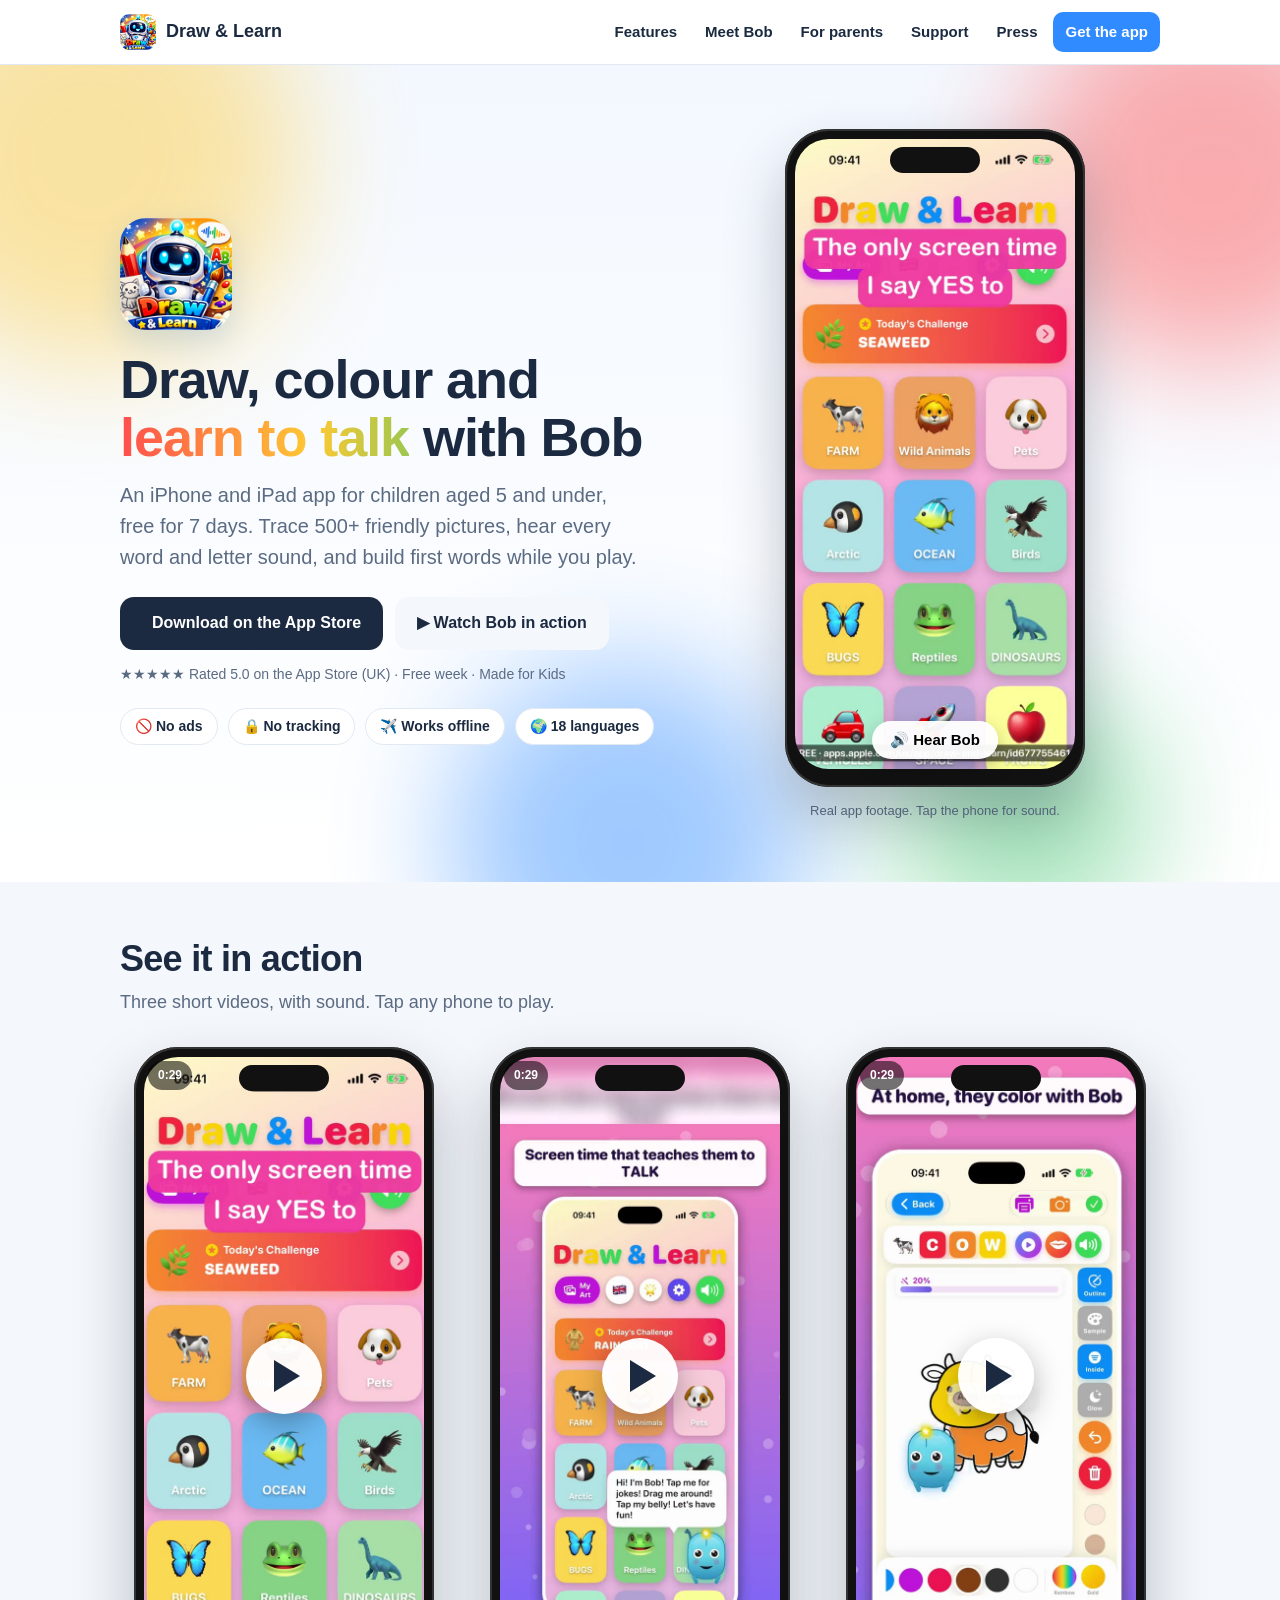
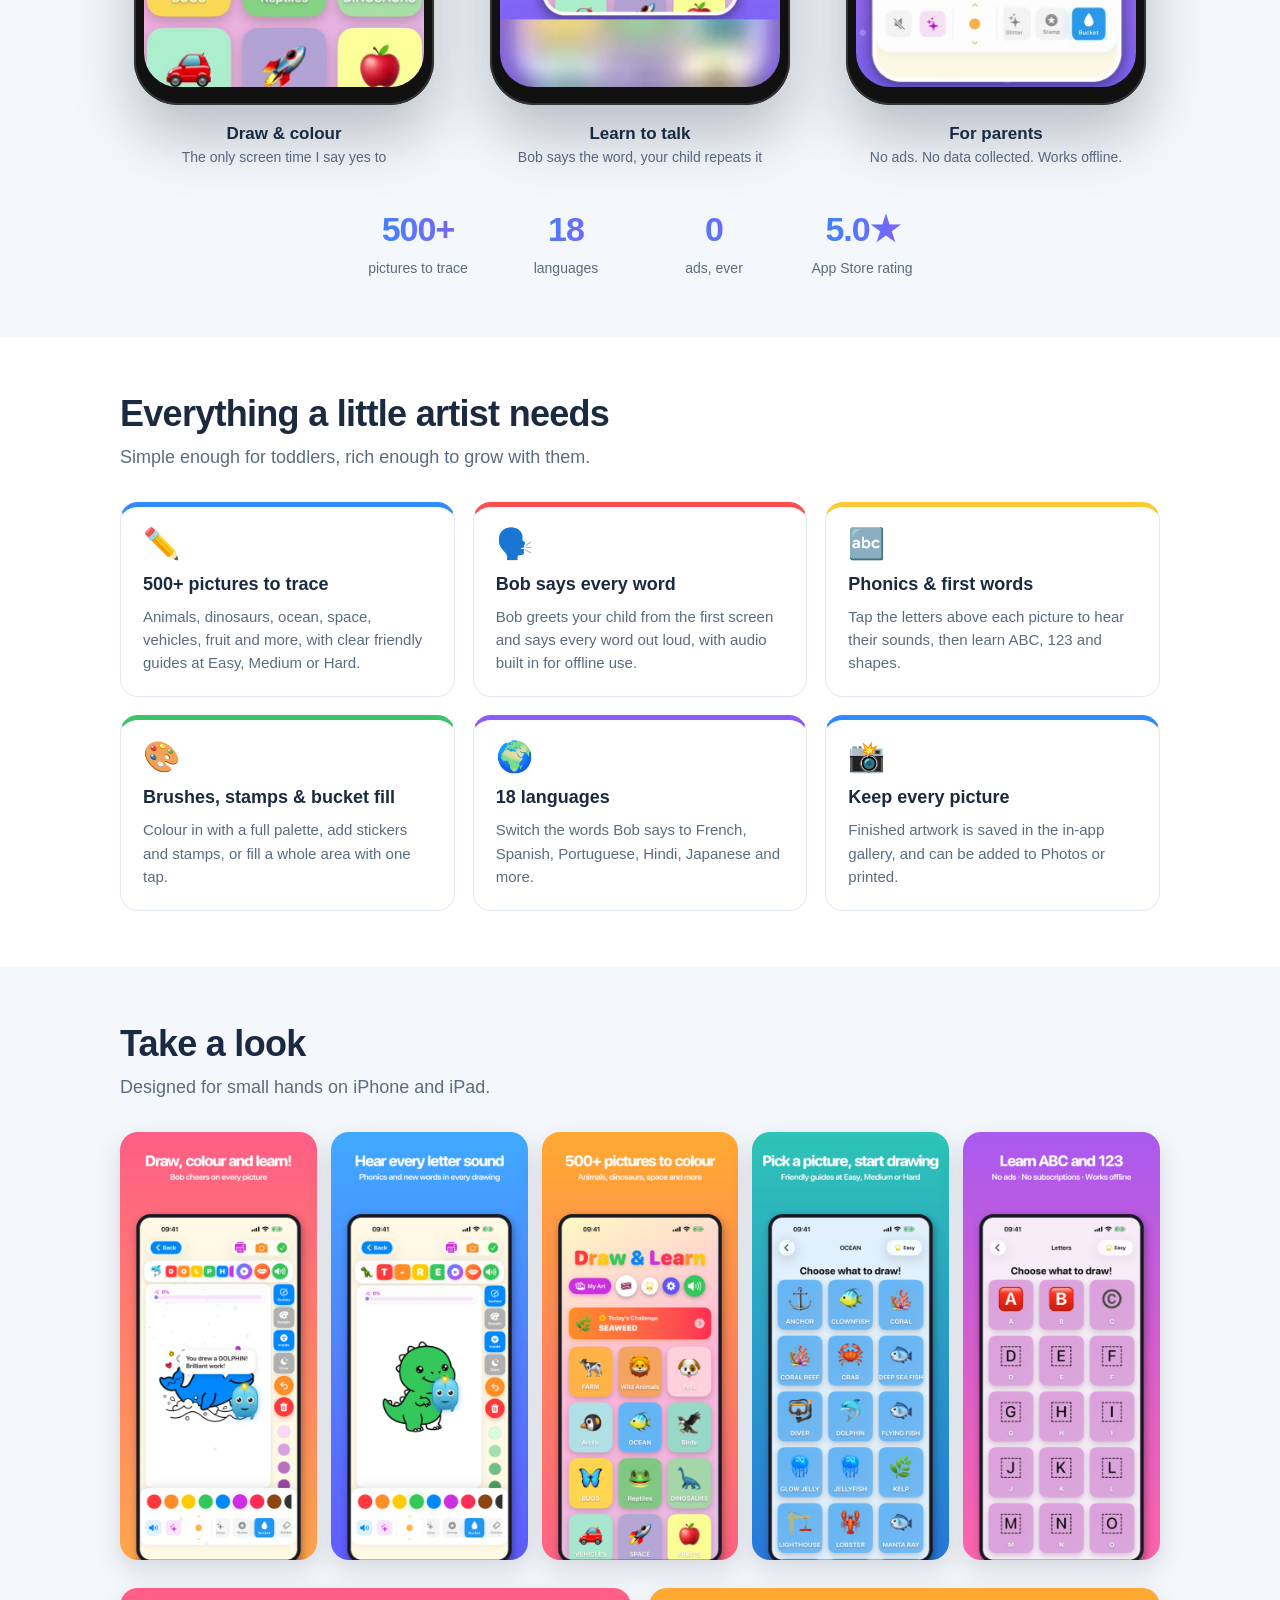
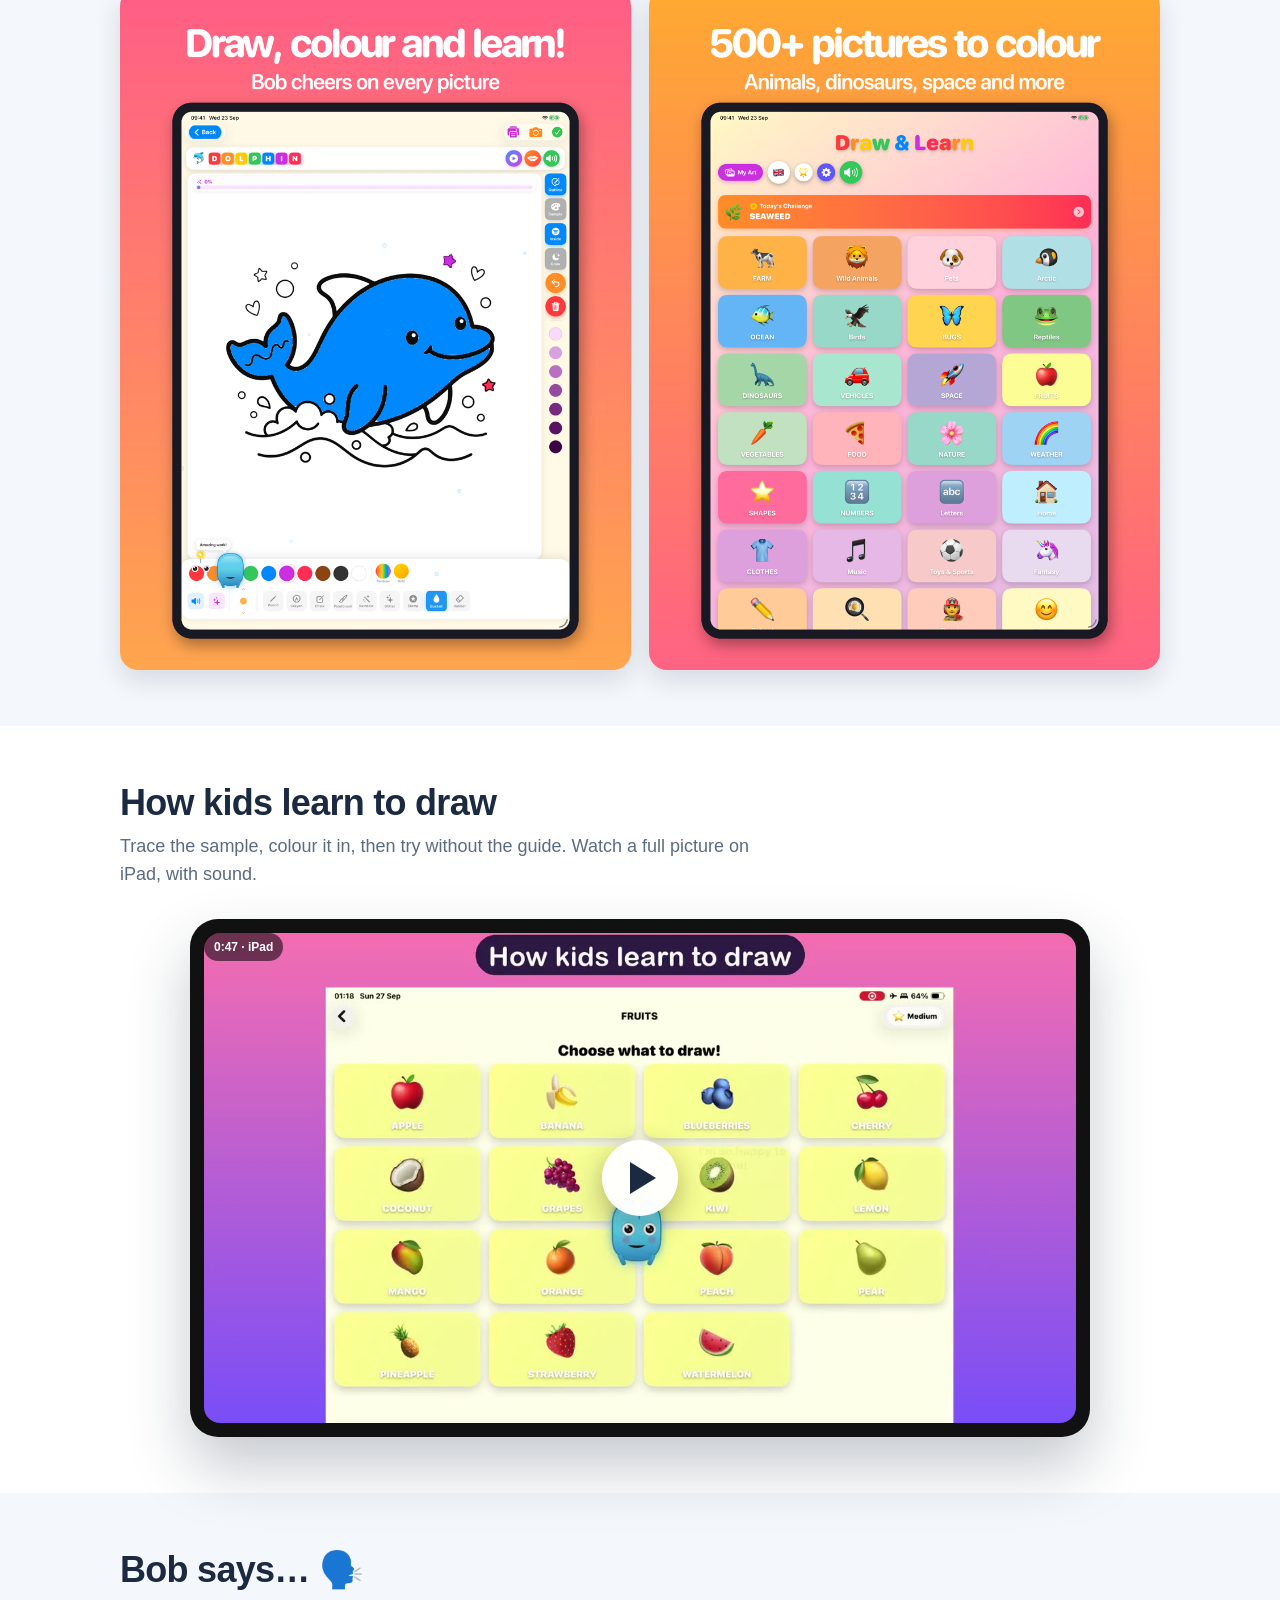
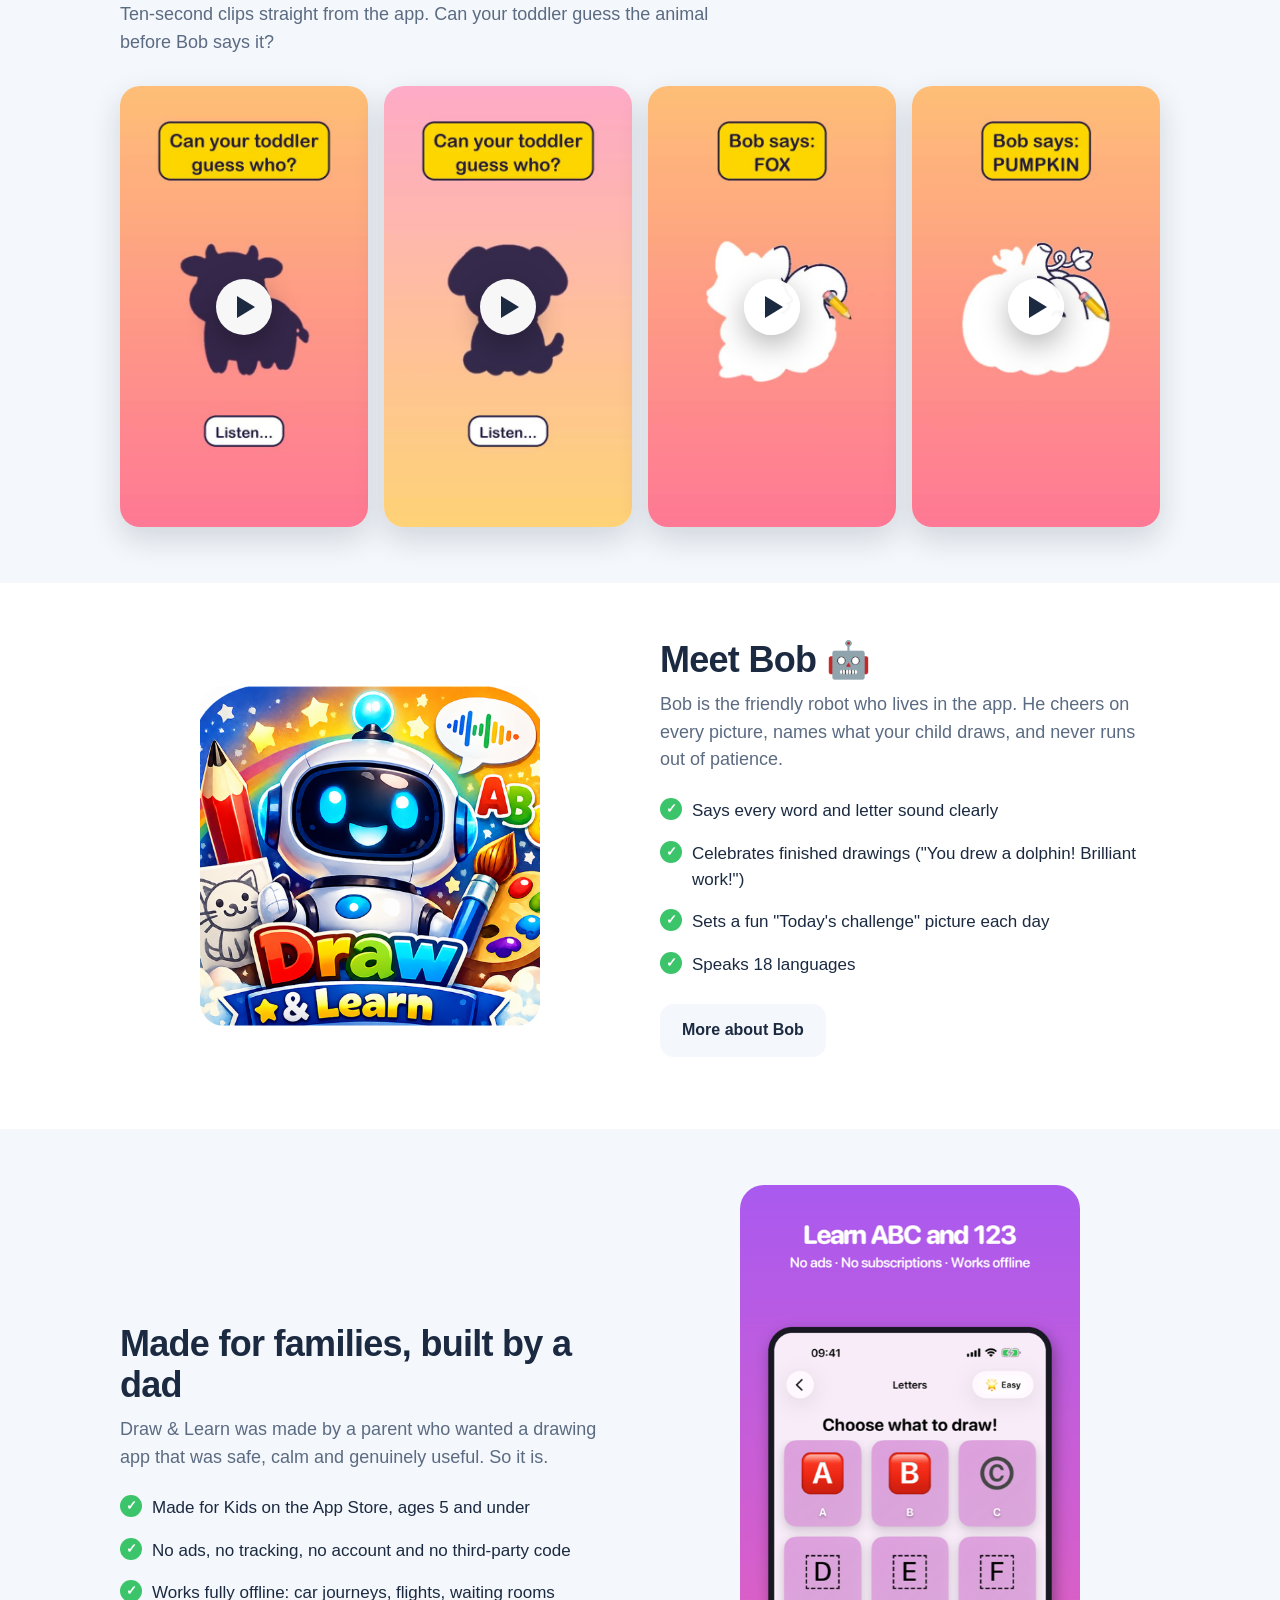
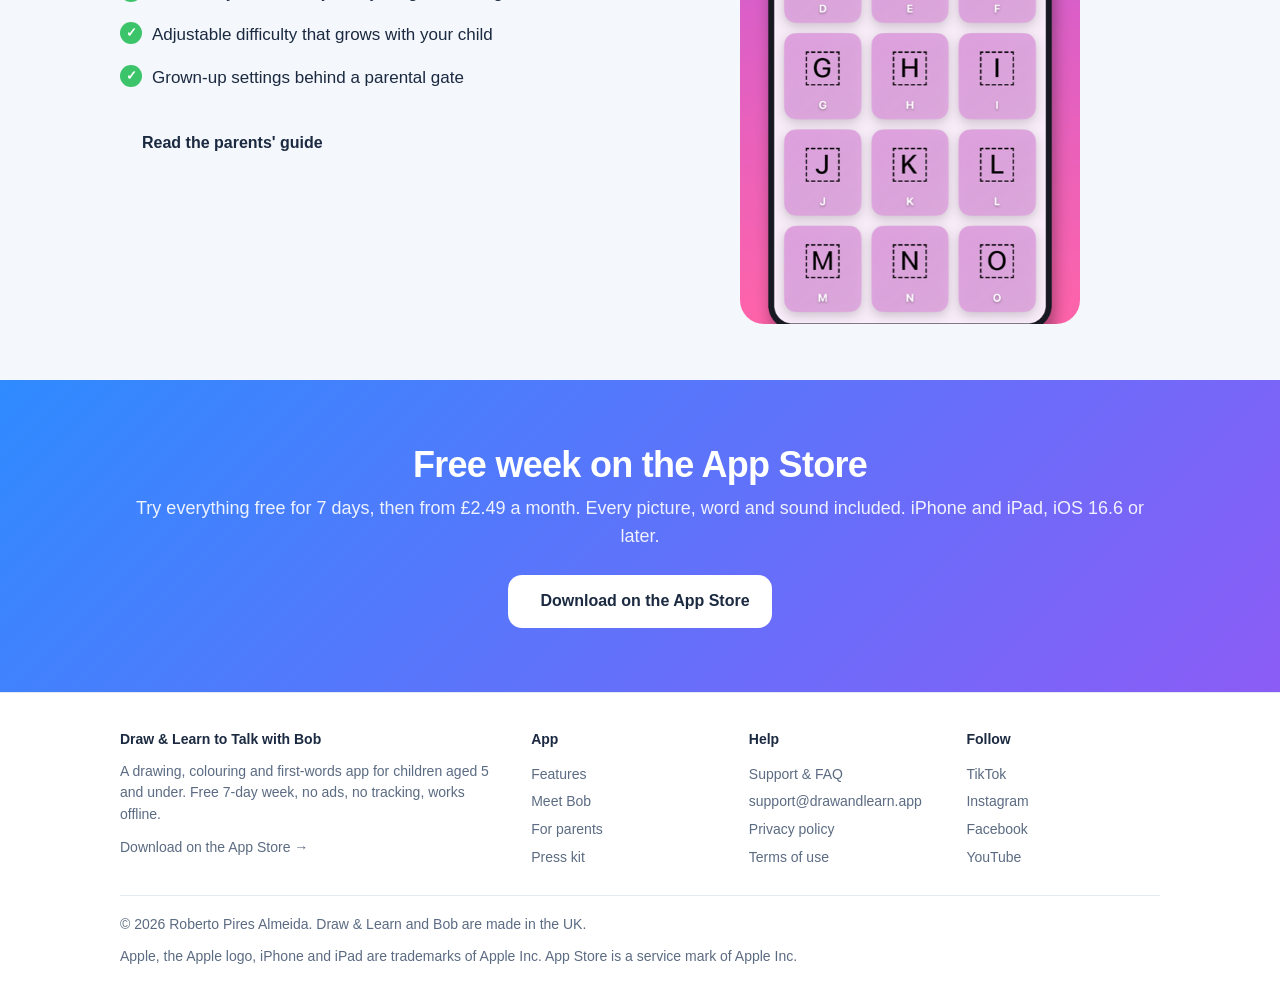
==== commit 5e67ed27: "site: 1.3 pricing — free week, Monthly/Yearly/Lifetime, early families free Mirrors the LEGAL repo's" ====
--- a/index.html
+++ b/index.html
@@ -3,16 +3,16 @@
 <head>
 <meta charset="utf-8">
 <meta name="viewport" content="width=device-width,initial-scale=1">
-<title>Draw & Learn to Talk with Bob – Free drawing & first-words app for kids</title>
-<meta name="description" content="Free iPhone and iPad app for children aged 5 and under. Trace 500+ pictures, hear every word and letter sound with Bob the robot. No ads, no tracking, works offline.">
+<title>Draw & Learn to Talk with Bob – Drawing & first-words app for kids</title>
+<meta name="description" content="iPhone and iPad app for children aged 5 and under, free for 7 days. Trace 500+ pictures, hear every word and letter sound with Bob the robot. No ads, no tracking, works offline.">
 <link rel="canonical" href="https://drawandlearn.app/">
 <link rel="icon" href="/assets/img/favicon.png" type="image/png">
 <link rel="apple-touch-icon" href="/assets/img/apple-touch-icon.png">
 <meta name="apple-itunes-app" content="app-id=6777554616">
 <meta property="og:type" content="website">
 <meta property="og:site_name" content="Draw &amp; Learn">
-<meta property="og:title" content="Draw & Learn to Talk with Bob – Free drawing & first-words app for kids">
-<meta property="og:description" content="Free iPhone and iPad app for children aged 5 and under. Trace 500+ pictures, hear every word and letter sound with Bob the robot. No ads, no tracking, works offline.">
+<meta property="og:title" content="Draw & Learn to Talk with Bob – Drawing & first-words app for kids">
+<meta property="og:description" content="iPhone and iPad app for children aged 5 and under, free for 7 days. Trace 500+ pictures, hear every word and letter sound with Bob the robot. No ads, no tracking, works offline.">
 <meta property="og:url" content="https://drawandlearn.app/">
 <meta property="og:image" content="https://drawandlearn.app/assets/img/icon-512.png">
 <meta name="twitter:card" content="summary_large_image">
@@ -37,9 +37,9 @@
     <div>
       <img class="icon" src="/assets/img/icon-512.png" alt="Draw &amp; Learn app icon: Bob the robot with a pencil and paintbrush" width="112" height="112">
       <h1>Draw, colour and <span>learn to talk</span> with Bob</h1>
-      <p class="lead">A free iPhone and iPad app for children aged 5 and under. Trace 500+ friendly pictures, hear every word and letter sound, and build first words while you play.</p>
+      <p class="lead">An iPhone and iPad app for children aged 5 and under, free for 7 days. Trace 500+ friendly pictures, hear every word and letter sound, and build first words while you play.</p>
       <div class="actions"><a class="btn primary" href="https://apps.apple.com/app/apple-store/id6777554616?pt=955046&ct=website&mt=8&ppid=d7351bd0-9993-4b03-9648-612a49a9a093"><span aria-hidden="true" style="font-size:20px"></span> Download on the App Store</a><a class="btn secondary" href="#watch">▶ Watch Bob in action</a></div>
-      <p class="rating">★★★★★ Rated 5.0 on the App Store (UK) · Free · Made for Kids</p>
+      <p class="rating">★★★★★ Rated 5.0 on the App Store (UK) · Free week · Made for Kids</p>
       <div class="pills"><span class="pill">🚫 No ads</span><span class="pill">🔒 No tracking</span><span class="pill">✈️ Works offline</span><span class="pill">🌍 18 languages</span></div>
     </div>
     <div>
@@ -188,20 +188,20 @@
 
 <section class="cta-band">
   <div class="wrap">
-    <h2>Free on the App Store</h2>
-    <p>Every picture, word and sound included. iPhone and iPad, iOS 16.6 or later.</p>
+    <h2>Free week on the App Store</h2>
+    <p>Try everything free for 7 days, then from £2.49 a month. Every picture, word and sound included. iPhone and iPad, iOS 16.6 or later.</p>
     <a class="btn primary" href="https://apps.apple.com/app/apple-store/id6777554616?pt=955046&ct=website&mt=8&ppid=d7351bd0-9993-4b03-9648-612a49a9a093"><span aria-hidden="true" style="font-size:20px"></span> Download on the App Store</a>
   </div>
 </section>
 
 </main>
-<a class="mobile-cta" href="https://apps.apple.com/app/apple-store/id6777554616?pt=955046&ct=mobile_bar&mt=8&ppid=d7351bd0-9993-4b03-9648-612a49a9a093"><span style="display:flex;align-items:center;gap:10px"><img src="/assets/img/favicon.png" alt="">Free on the App Store</span><span>Get it →</span></a>
+<a class="mobile-cta" href="https://apps.apple.com/app/apple-store/id6777554616?pt=955046&ct=mobile_bar&mt=8&ppid=d7351bd0-9993-4b03-9648-612a49a9a093"><span style="display:flex;align-items:center;gap:10px"><img src="/assets/img/favicon.png" alt="">Free week on the App Store</span><span>Get it →</span></a>
 <footer class="site">
   <div class="wrap">
     <div class="cols">
       <div>
         <h4>Draw &amp; Learn to Talk with Bob</h4>
-        <p style="margin:0 0 8px">A free drawing, colouring and first-words app for children aged 5 and under. No ads, no tracking, works offline.</p>
+        <p style="margin:0 0 8px">A drawing, colouring and first-words app for children aged 5 and under. Free 7-day week, no ads, no tracking, works offline.</p>
         <a href="https://apps.apple.com/app/apple-store/id6777554616?pt=955046&ct=footer&mt=8&ppid=d7351bd0-9993-4b03-9648-612a49a9a093">Download on the App Store →</a>
       </div>
       <div><h4>App</h4><a href="/features/">Features</a><a href="/bob/">Meet Bob</a><a href="/parents/">For parents</a><a href="/press/">Press kit</a></div>
